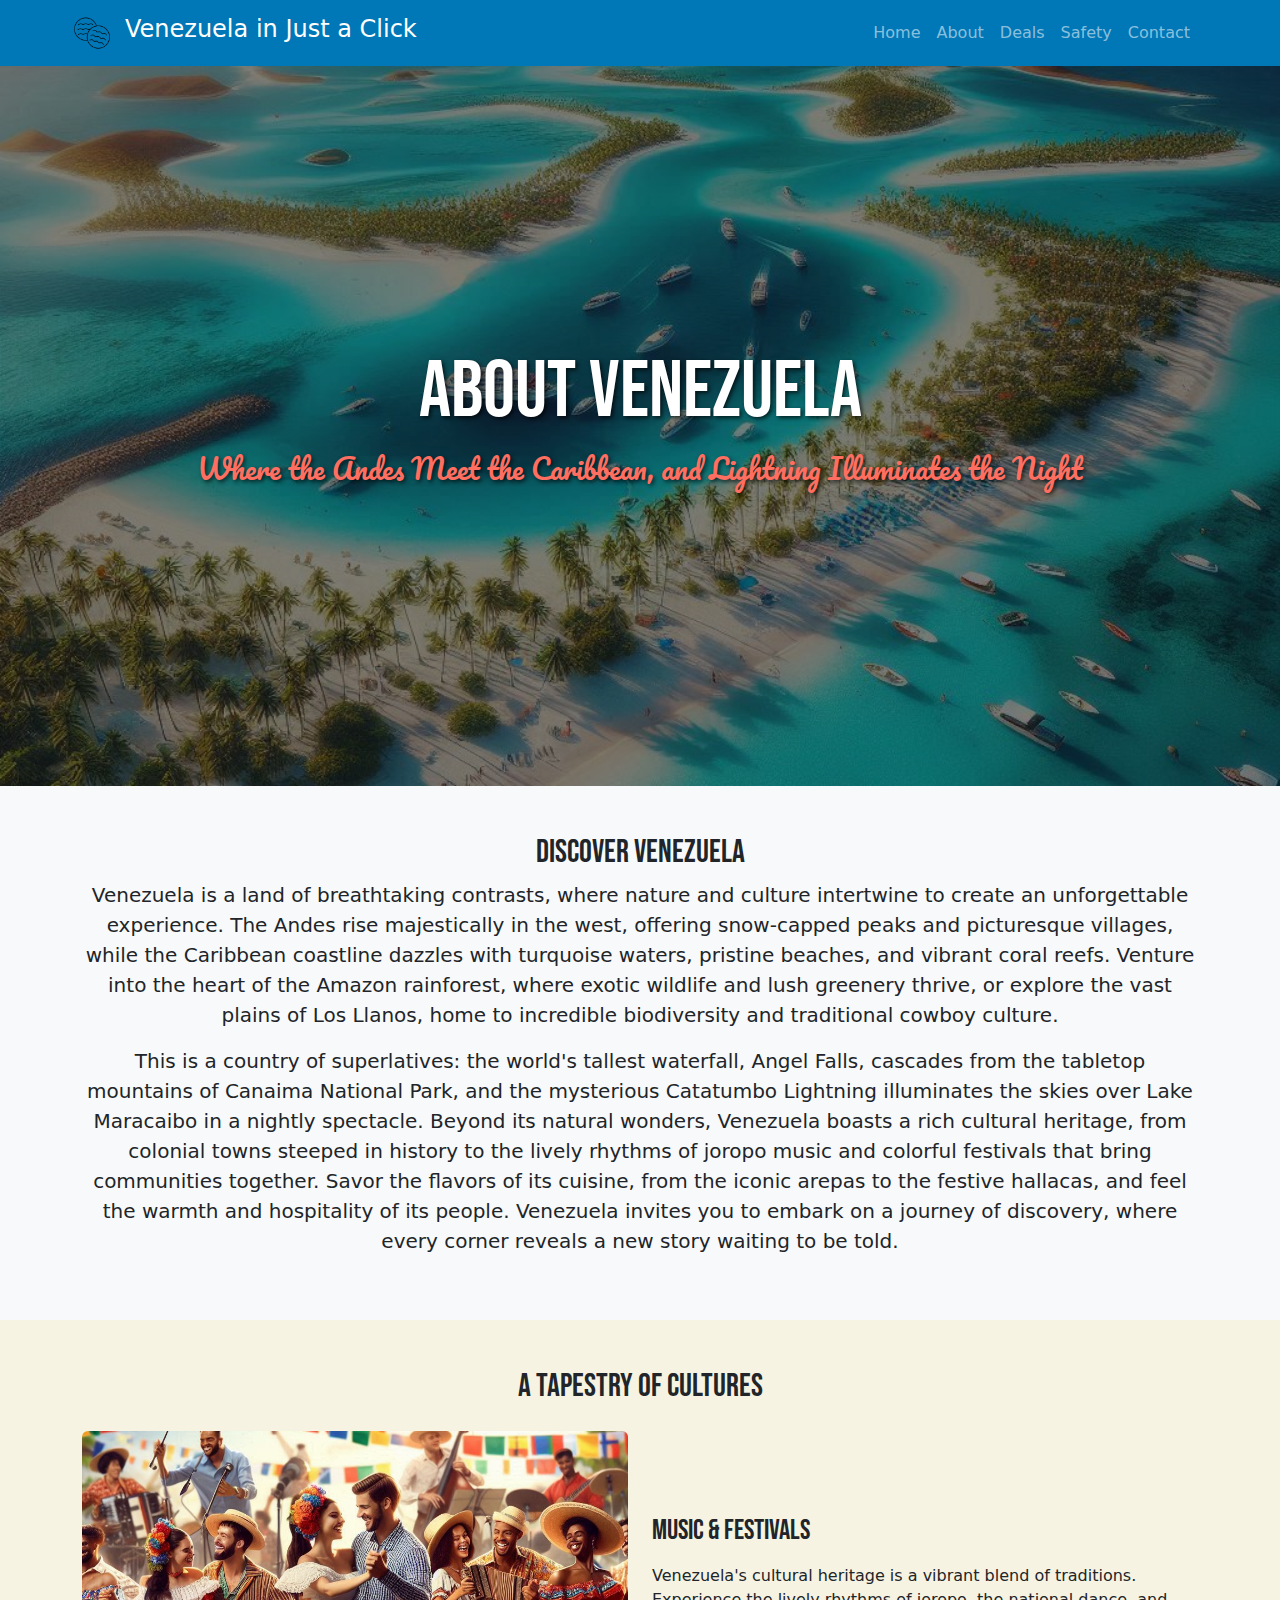
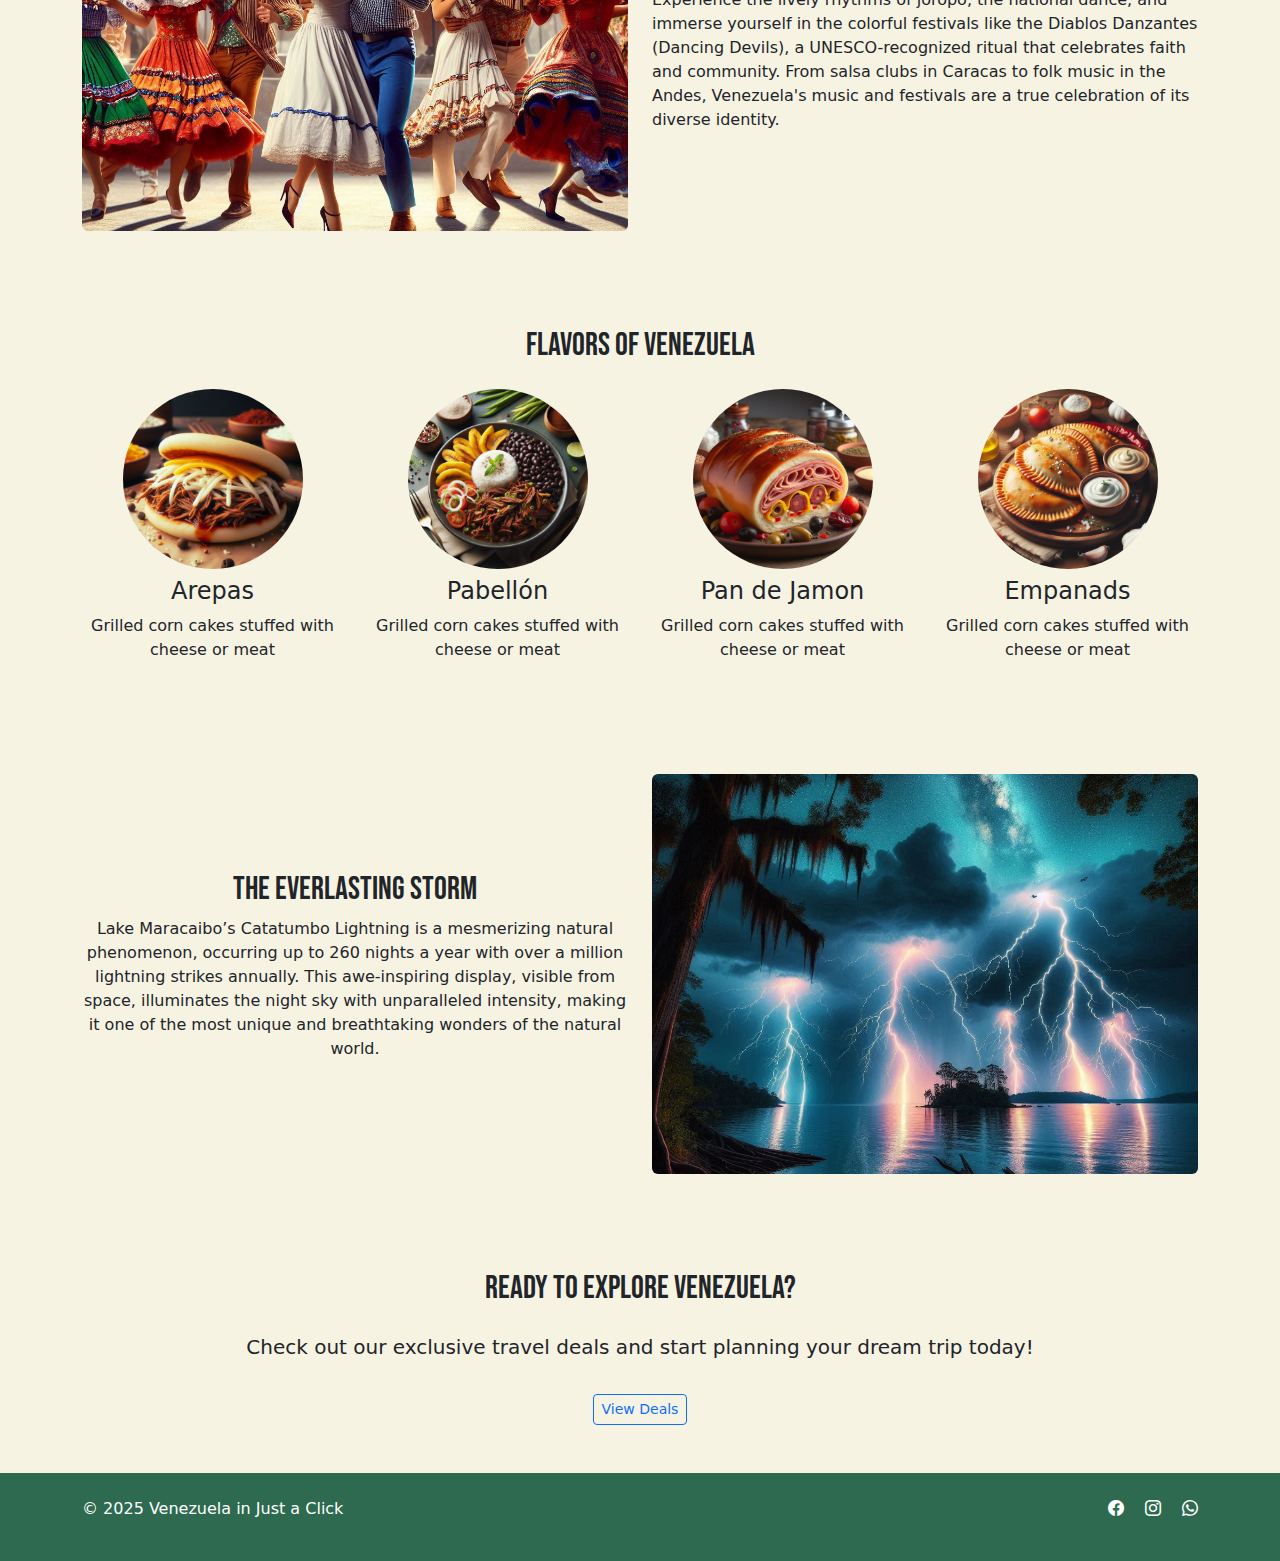
==== about.html @ b61ac40c "Add safety.html" ====
<!DOCTYPE html>
<html lang="en">
<head>
    <meta charset="UTF-8">
    <meta name="viewport" content="width=device-width, initial-scale=1.0">
    <title>Venezuela in Just a Click</title>
    <link rel="stylesheet" href="assets/css/styles.css">
    
    <!-- Bootstrap -->
    <link href="https://cdn.jsdelivr.net/npm/bootstrap@5.3.3/dist/css/bootstrap.min.css" rel="stylesheet">
    
    <!-- Google Fonts -->
    <link href="https://fonts.googleapis.com/css2?family=Bebas+Neue&family=Open+Sans:wght@400;700&family=Pacifico&display=swap" rel="stylesheet">
    
    <!-- Bootstrap Icons -->
    <link rel="stylesheet" href="https://cdn.jsdelivr.net/npm/bootstrap-icons/font/bootstrap-icons.css">

    <!-- Favicons -->
    <link rel="icon" type="image/png" sizes="32x32" href="assets/images/favicon-32x32.png">
    <link rel="icon" type="image/png" sizes="16x16" href="assets/images/favicon-16x16.png">
    <link rel="apple-touch-icon" sizes="180x180" href="assets/images/apple-touch-icon.png">
    <link rel="manifest" href="assets/images/site.webmanifest">

</head>
<body>
    <!-- Navbar -->
    <nav class="navbar navbar-expand-lg navbar-dark">
        <div class="container">
            <a class="navbar-brand" href="#">
                <img src="assets/images/arepa.png" alt="Venezuela Logo" width="40">
                <span class="h4 ms-2">Venezuela in Just a Click</span>
            </a>
            <button class="navbar-toggler" type="button" data-bs-toggle="collapse" data-bs-target="#navbarNav">
                <span class="navbar-toggler-icon"></span>
            </button>
            <div class="collapse navbar-collapse" id="navbarNav">
                <ul class="navbar-nav ms-auto">
                    <li class="nav-item"><a class="nav-link" href="index.html">Home</a></li>
                    <li class="nav-item"><a class="nav-link" href="about.html">About</a></li>
                    <li class="nav-item"><a class="nav-link" href="deals.html">Deals</a></li>
                    <li class="nav-item"><a class="nav-link" href="safety.html">Safety</a></li>
                    <li class="nav-item"><a class="nav-link" href="contact.html">Contact</a></li>
                </ul>
            </div>
        </div>
    </nav>

    <!-- Hero Section -->
    <header class="hero-section">
        <div class="container text-center">
            <h1 class="display-1">About Venezuela</h1>
            <p class="lead fs-3"><span class="tropical-accent">Where the Andes Meet the Caribbean, and Lightning Illuminates the Night</span></p>
        </div>
    </header>
   
    <!-- Introduction to Venezuela -->
    <section class="py-5 bg-light">
        <div class="container">
            <h2 class="text-center">Discover Venezuela</h2>
            <p class="lead text-center">Venezuela is a land of breathtaking contrasts, where nature and culture intertwine to create an unforgettable experience. The Andes rise majestically in the west, offering snow-capped peaks and picturesque villages, while the Caribbean coastline dazzles with turquoise waters, pristine beaches, and vibrant coral reefs. Venture into the heart of the Amazon rainforest, where exotic wildlife and lush greenery thrive, or explore the vast plains of Los Llanos, home to incredible biodiversity and traditional cowboy culture.</p>
            <p class="lead text-center">This is a country of superlatives: the world's tallest waterfall, Angel Falls, cascades from the tabletop mountains of Canaima National Park, and the mysterious Catatumbo Lightning illuminates the skies over Lake Maracaibo in a nightly spectacle. Beyond its natural wonders, Venezuela boasts a rich cultural heritage, from colonial towns steeped in history to the lively rhythms of joropo music and colorful festivals that bring communities together. Savor the flavors of its cuisine, from the iconic arepas to the festive hallacas, and feel the warmth and hospitality of its people. Venezuela invites you to embark on a journey of discovery, where every corner reveals a new story waiting to be told.</p>
        </div>
    </section>
    <main>
        <!-- Culture & Traditions -->
        <section class="py-5 bg-sandy-beige">
            <div class="container">
                <h2 class="text-center mb-4">A Tapestry of Cultures</h2>
                <div class="row g-4 align-items-center">
                    <div class="col-md-6">
                        <img src="assets/images/culture-2-joropo.jpg" alt="Traditional Joropo Dance" class="img-fluid rounded" style="max-height: 400px; width: 100%; object-fit: cover;">
                    </div>
                    <div class="col-md-6 d-flex flex-column">
                        <h3 class="mb-3">Music & Festivals</h3>
                        <p>Venezuela's cultural heritage is a vibrant blend of traditions. Experience the lively rhythms of joropo, the national dance, and immerse yourself in the colorful festivals like the Diablos Danzantes (Dancing Devils), a UNESCO-recognized ritual that celebrates faith and community. From salsa clubs in Caracas to folk music in the Andes, Venezuela's music and festivals are a true celebration of its diverse identity.</p>
                    </div>
                </div>
            </div>
        </section>
        
        <!-- Gastronomy Section -->
        <section class="py-5 bg-sandy-beige">
            <div class="container">
                <h2 class="text-center mb-4">Flavors of Venezuela</h2>
                <div class="row g-4">
                    <div class="col-md-3 text-center">
                        <img src="assets/images/food-1-arepas.jpg" alt="Arepa" class="img-fluid rounded-circle mb-2" width="180">
                        <h4>Arepas</h4>
                        <p>Grilled corn cakes stuffed with cheese or meat</p>
                    </div>
                    <div class="col-md-3 text-center">
                        <img src="assets/images/food-2-pabellon.jpg" alt="Arepa" class="img-fluid rounded-circle mb-2" width="180">
                        <h4>Pabellón</h4>
                        <p>Grilled corn cakes stuffed with cheese or meat</p>
                    </div>
                    <div class="col-md-3 text-center">
                        <img src="assets/images/food-3-pan-de-jamon.jpg" alt="Arepa" class="img-fluid rounded-circle mb-2" width="180">
                        <h4>Pan de Jamon</h4>
                        <p>Grilled corn cakes stuffed with cheese or meat</p>
                    </div>
                    <div class="col-md-3 text-center">
                        <img src="assets/images/food-4-empanads.jpg" alt="Arepa" class="img-fluid rounded-circle mb-2" width="180">
                        <h4>Empanads</h4>
                        <p>Grilled corn cakes stuffed with cheese or meat</p>
                    </div>
                </div>
            </div>
        </section>
        
        <!-- Catatumbo Lightning -->
        <section class="py-5 bg-sandy-beige">
            <div class="container">
                <div class="row g-4 align-items-center">
                    <div class="col-md-6">
                        <div class="text-center">
                            <h2>The Everlasting Storm</h2>
                            <p>Lake Maracaibo’s Catatumbo Lightning is a mesmerizing natural phenomenon, occurring up to 260 nights a year with over a million lightning strikes annually. This awe-inspiring display, visible from space, illuminates the night sky with unparalleled intensity, making it one of the most unique and breathtaking wonders of the natural world.</p>
                        </div>
                    </div>
                    <div class="col-md-6">
                        <img src="assets/images/Catatumbo.jpg" alt="Catatumbo Lightning" class="img-fluid rounded" style="max-height: 400px; width: 100%; object-fit: cover;">
                    </div>
                </div>
            </div>
        </section>
        <section class="py-5 text-center bg-sandy-beige">
            <div class="container">
            <h2 class="mb-4">Ready to Explore Venezuela?</h2>
            <p class="lead mb-4">Check out our exclusive travel deals and start planning your dream trip today!</p>
            <a href="#deals" class="btn btn-outline-primary btn-sm mt-2">View Deals</a>
            </div>
        </section>
    </main>
   
    <!-- Footer -->
    <footer class="footer py-4">
        <div class="container">
            <div class="row">
                <div class="col-md-6">
                    <p>&copy; 2025 Venezuela in Just a Click</p>
                </div>
                <div class="col-md-6 text-end">
                    <div class="social-icons">
                        <a href="#" class="me-3"><i class="bi bi-facebook"></i></a>
                        <a href="#" class="me-3"><i class="bi bi-instagram"></i></a>
                        <a href="#"><i class="bi bi-whatsapp"></i></a>
                    </div>
                </div>
            </div>
        </div>
    </footer>

    <script src="https://cdn.jsdelivr.net/npm/bootstrap@5.3.3/dist/js/bootstrap.bundle.min.js"></script>
</body>
</html>
---- assets/css/styles.css ----
:root {
    --ocean-blue: #0077b6;
    --lush-green: #2d6a4f;
    --sunset-orange: #FF6B35;
    --sandy-beige: #F7F3E3;
    --coral: #FF6F61;
}

/* Override Bootstrap Colors */
.navbar {
    background-color: var(--ocean-blue) !important;
    
}

/* Adjust Navbar Brand Padding */
.navbar-brand {
    padding-left: 0; /* Remove extra padding on the left */
    margin-left: -10px; /* Move the logo and text further to the left */
    display: flex;
    align-items: center; /* Ensure the logo and text are vertically aligned */
}

.navbar-brand img {
    margin-right: 5px; /* Adjust spacing between the logo and the text */
}

.btn-tropical {
    background-color: var(--sunset-orange);
    color: white !important;
    padding: 12px 30px;
}

.btn-tropical:hover {
    background-color: #e65a2b;
}

/* General Typography */
body {
    font-family: 'Open Sans', sans-serif;
    background-color: var(--sandy-beige);
}

h1, h2, h3 {
    font-family: 'Bebas Neue', cursive;
}

.section-title {
    font-size: 2.5rem;
    color: #0077b6; /* Ocean Blue */
}

.tropical-accent {
    font-family: 'Pacifico', cursive;
    color: var(--coral) !important;
}

/* Hero Section */
.hero-section {
    background: linear-gradient(rgba(0, 0, 0, 0.5), rgba(0, 0, 0, 0.5)), url('../images/beach-4-los-roques.jpg');
    background-size: cover;
    background-position: center;
    height: 80vh;
    display: flex;
    justify-content: center;
    align-items: center;
    color: white;
    text-shadow: 2px 2px 4px rgba(0, 0, 0, 0.7);
}

/* Gastronomy Section */
.bg-sandy-beige {
    background-color: #f7f3e3;
}

.img-fluid {
    max-height: 300px;
    object-fit: cover;
}

/* Footer */
.footer {
    background-color: var(--lush-green);
    color: white;
}

.social-icons a {
    color: white !important;
    transition: 0.3s;
}

.social-icons a:hover {
    color: var(--coral) !important;
}

/* Card Styling */
.card {
    border: none;
    box-shadow: 0 4px 8px rgba(0, 0, 0, 0.1);
    transition: transform 0.3s ease, box-shadow 0.3s ease;
}

.card:hover {
    transform: scale(1.05);
    box-shadow: 0 6px 12px rgba(0, 0, 0, 0.2);
}

.card-title {
    font-size: 1.2rem;
    font-weight: bold;
}

.card-text {
    font-size: 0.95rem;
    color: #555;
}

.rating {
    color: #FFD700; /* Gold for stars */
    font-size: 1rem;
}

.price {
    font-size: 1.1rem;
    font-weight: bold;
    color: #007BFF; /* Bootstrap primary color */
}

.btn {
    font-size: 0.9rem;
    padding: 0.5rem 1rem;
}

@media (min-width: 768px) {
    .col-md-6 {
        flex: 1 0 auto !important; /* Allow the column to grow and shrink */
        width: 100%; /* Remove the fixed width */
    }
}

/* Responsive Adjustments */
@media (max-width: 768px) {
    
    .py-5 {
        padding-top: 2rem !important;
        padding-bottom: 2rem !important;
    }

    .card-title {
        font-size: 1rem;
    }

    .card-text {
        font-size: 0.9rem;
    }

    .btn {
        font-size: 0.85rem;
        padding: 0.5rem 1rem;
    }
}
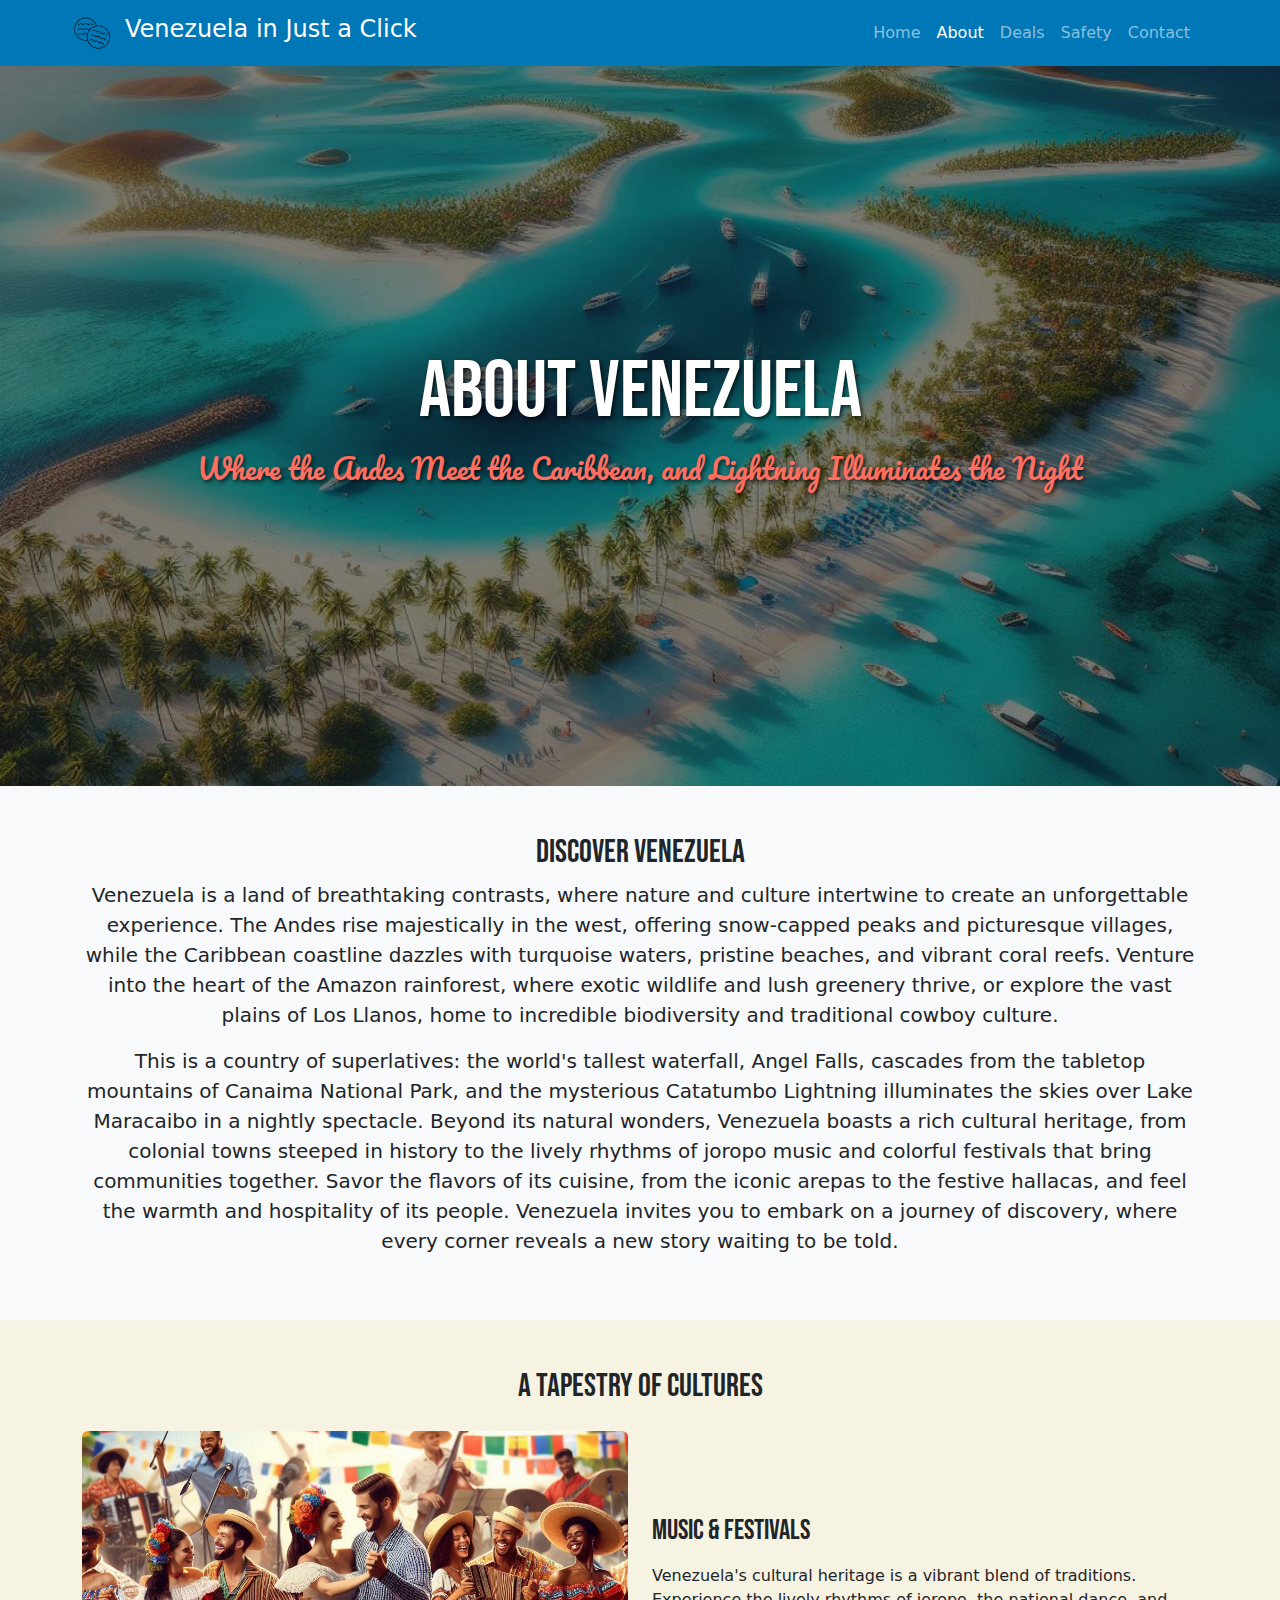
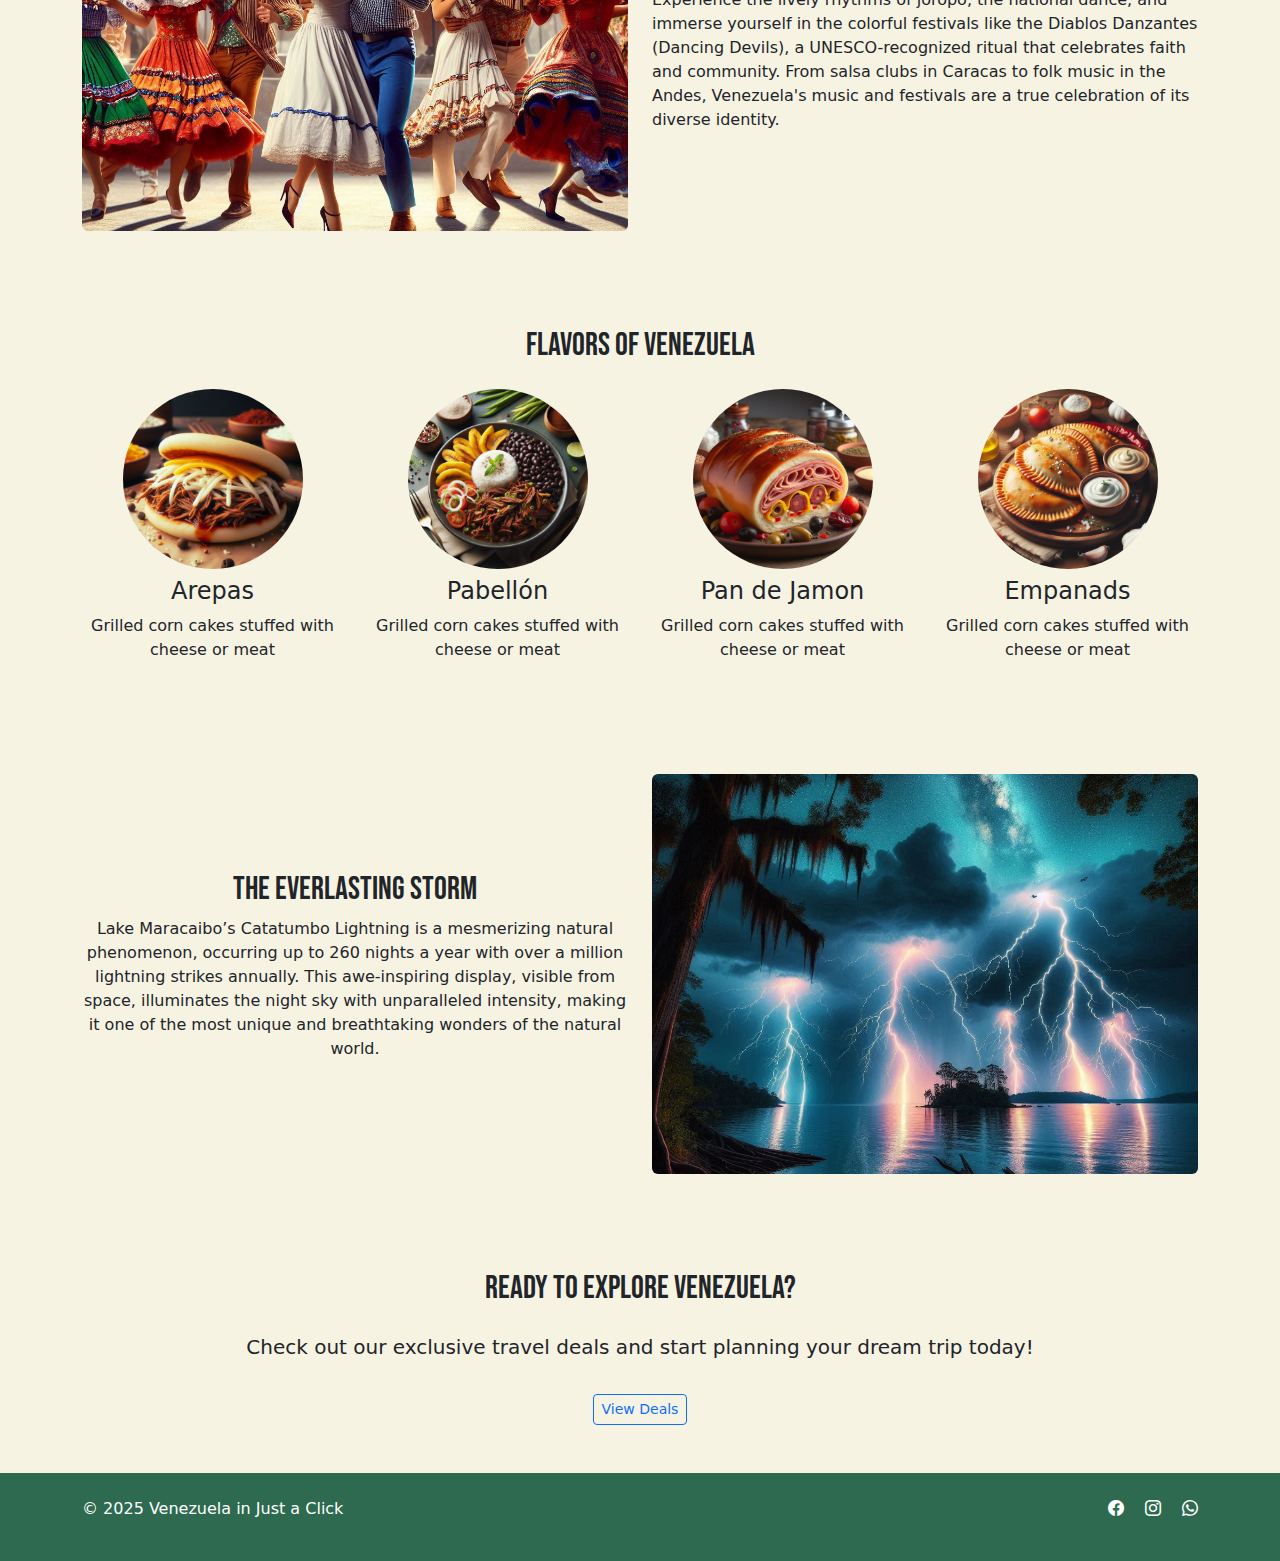
==== commit ea030ece: "Add links and safety.html descriptions" ====
--- a/about.html
+++ b/about.html
@@ -36,7 +36,7 @@
             <div class="collapse navbar-collapse" id="navbarNav">
                 <ul class="navbar-nav ms-auto">
                     <li class="nav-item"><a class="nav-link" href="index.html">Home</a></li>
-                    <li class="nav-item"><a class="nav-link" href="about.html">About</a></li>
+                    <li class="nav-item"><a class="nav-link active" href="about.html">About</a></li>
                     <li class="nav-item"><a class="nav-link" href="deals.html">Deals</a></li>
                     <li class="nav-item"><a class="nav-link" href="safety.html">Safety</a></li>
                     <li class="nav-item"><a class="nav-link" href="contact.html">Contact</a></li>
@@ -127,7 +127,7 @@
             <div class="container">
             <h2 class="mb-4">Ready to Explore Venezuela?</h2>
             <p class="lead mb-4">Check out our exclusive travel deals and start planning your dream trip today!</p>
-            <a href="#deals" class="btn btn-outline-primary btn-sm mt-2">View Deals</a>
+            <a href="deals.html" class="btn btn-outline-primary btn-sm mt-2">View Deals</a>
             </div>
         </section>
     </main>
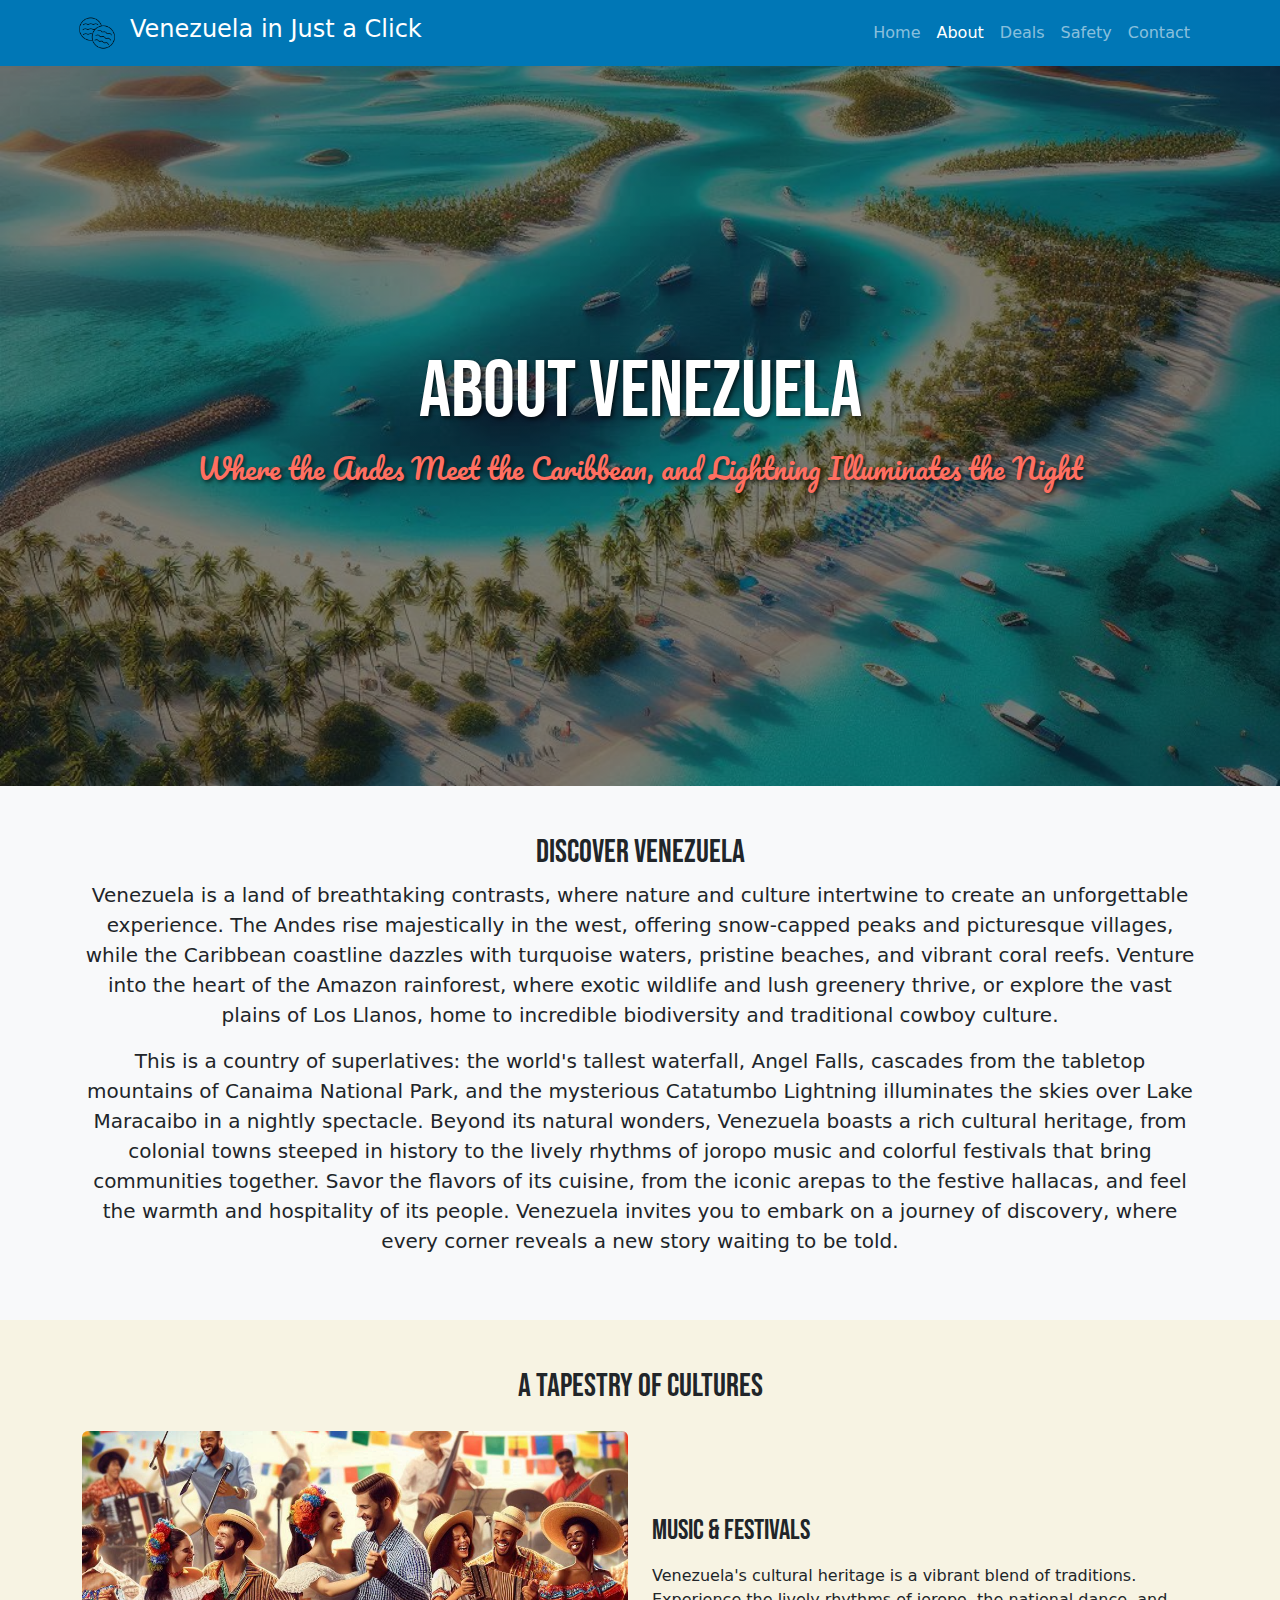
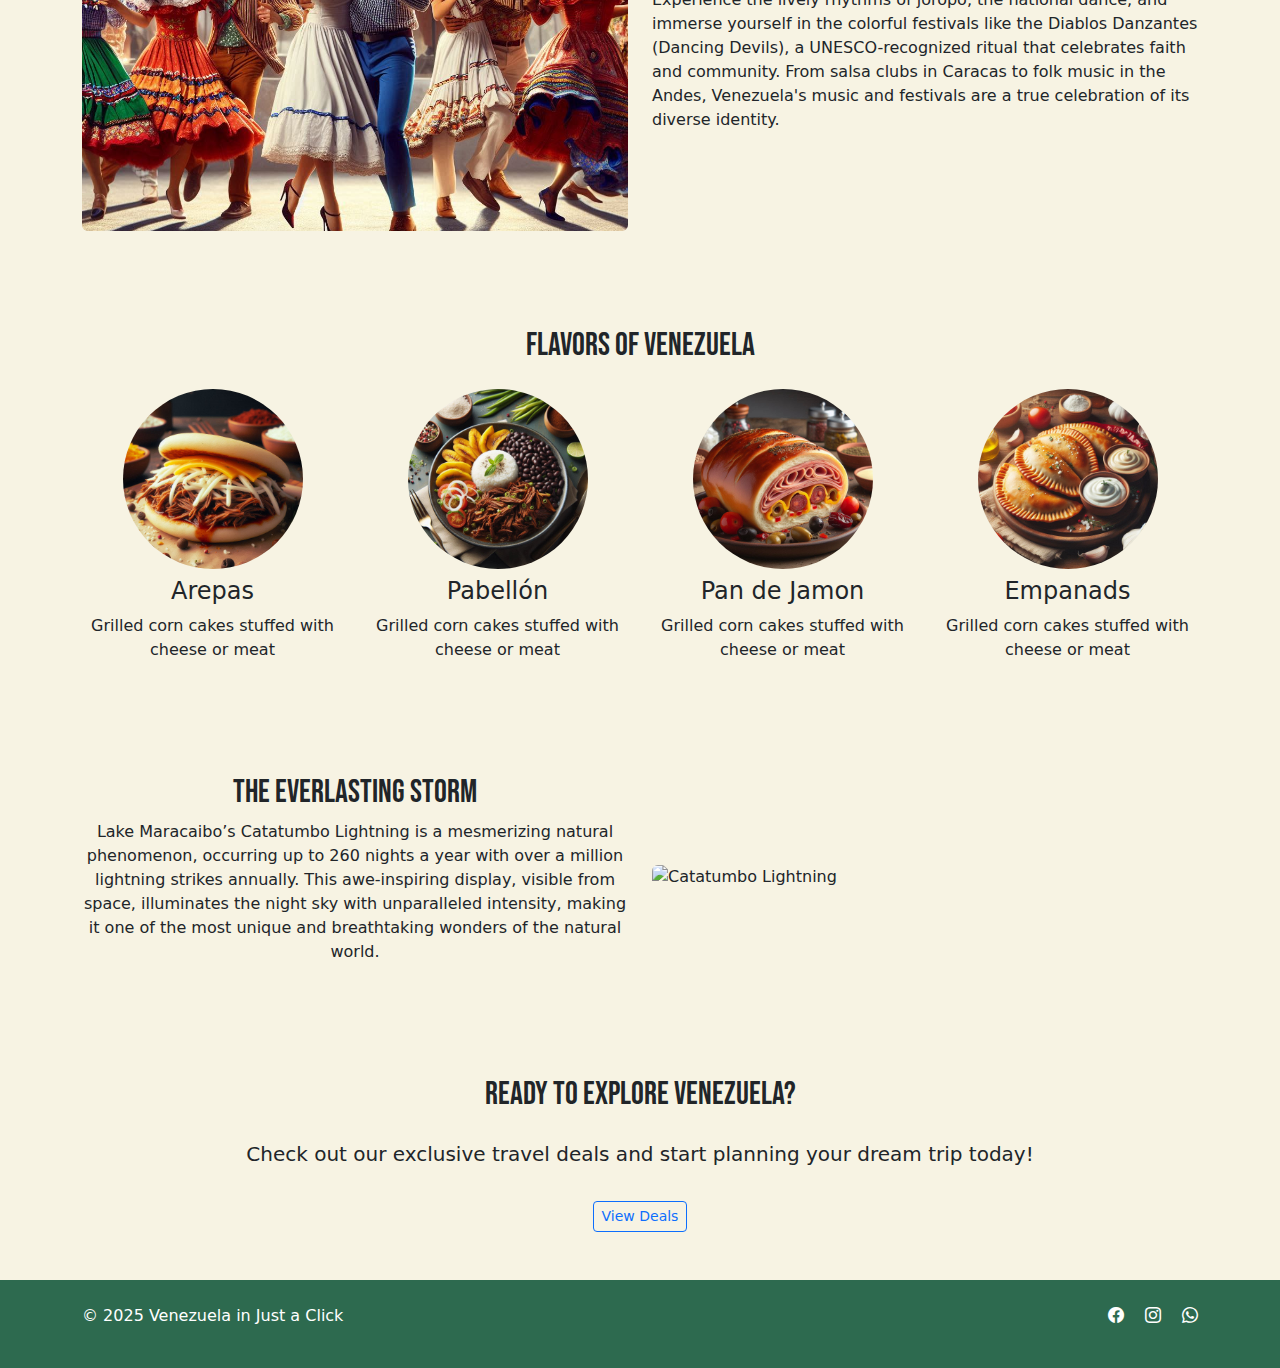
==== commit d00c2724: "Add new images name" ====
--- a/about.html
+++ b/about.html
@@ -118,7 +118,7 @@
                         </div>
                     </div>
                     <div class="col-md-6">
-                        <img src="assets/images/Catatumbo.jpg" alt="Catatumbo Lightning" class="img-fluid rounded" style="max-height: 400px; width: 100%; object-fit: cover;">
+                        <img src="assets/images/catatumbo.jpg" alt="Catatumbo Lightning" class="img-fluid rounded" style="max-height: 400px; width: 100%; object-fit: cover;">
                     </div>
                 </div>
             </div>
--- a/assets/css/styles.css
+++ b/assets/css/styles.css
@@ -15,7 +15,7 @@
 /* Adjust Navbar Brand Padding */
 .navbar-brand {
     padding-left: 0; /* Remove extra padding on the left */
-    margin-left: -10px; /* Move the logo and text further to the left */
+    margin-left: -5px; /* Move the logo and text further to the left */
     display: flex;
     align-items: center; /* Ensure the logo and text are vertically aligned */
 }
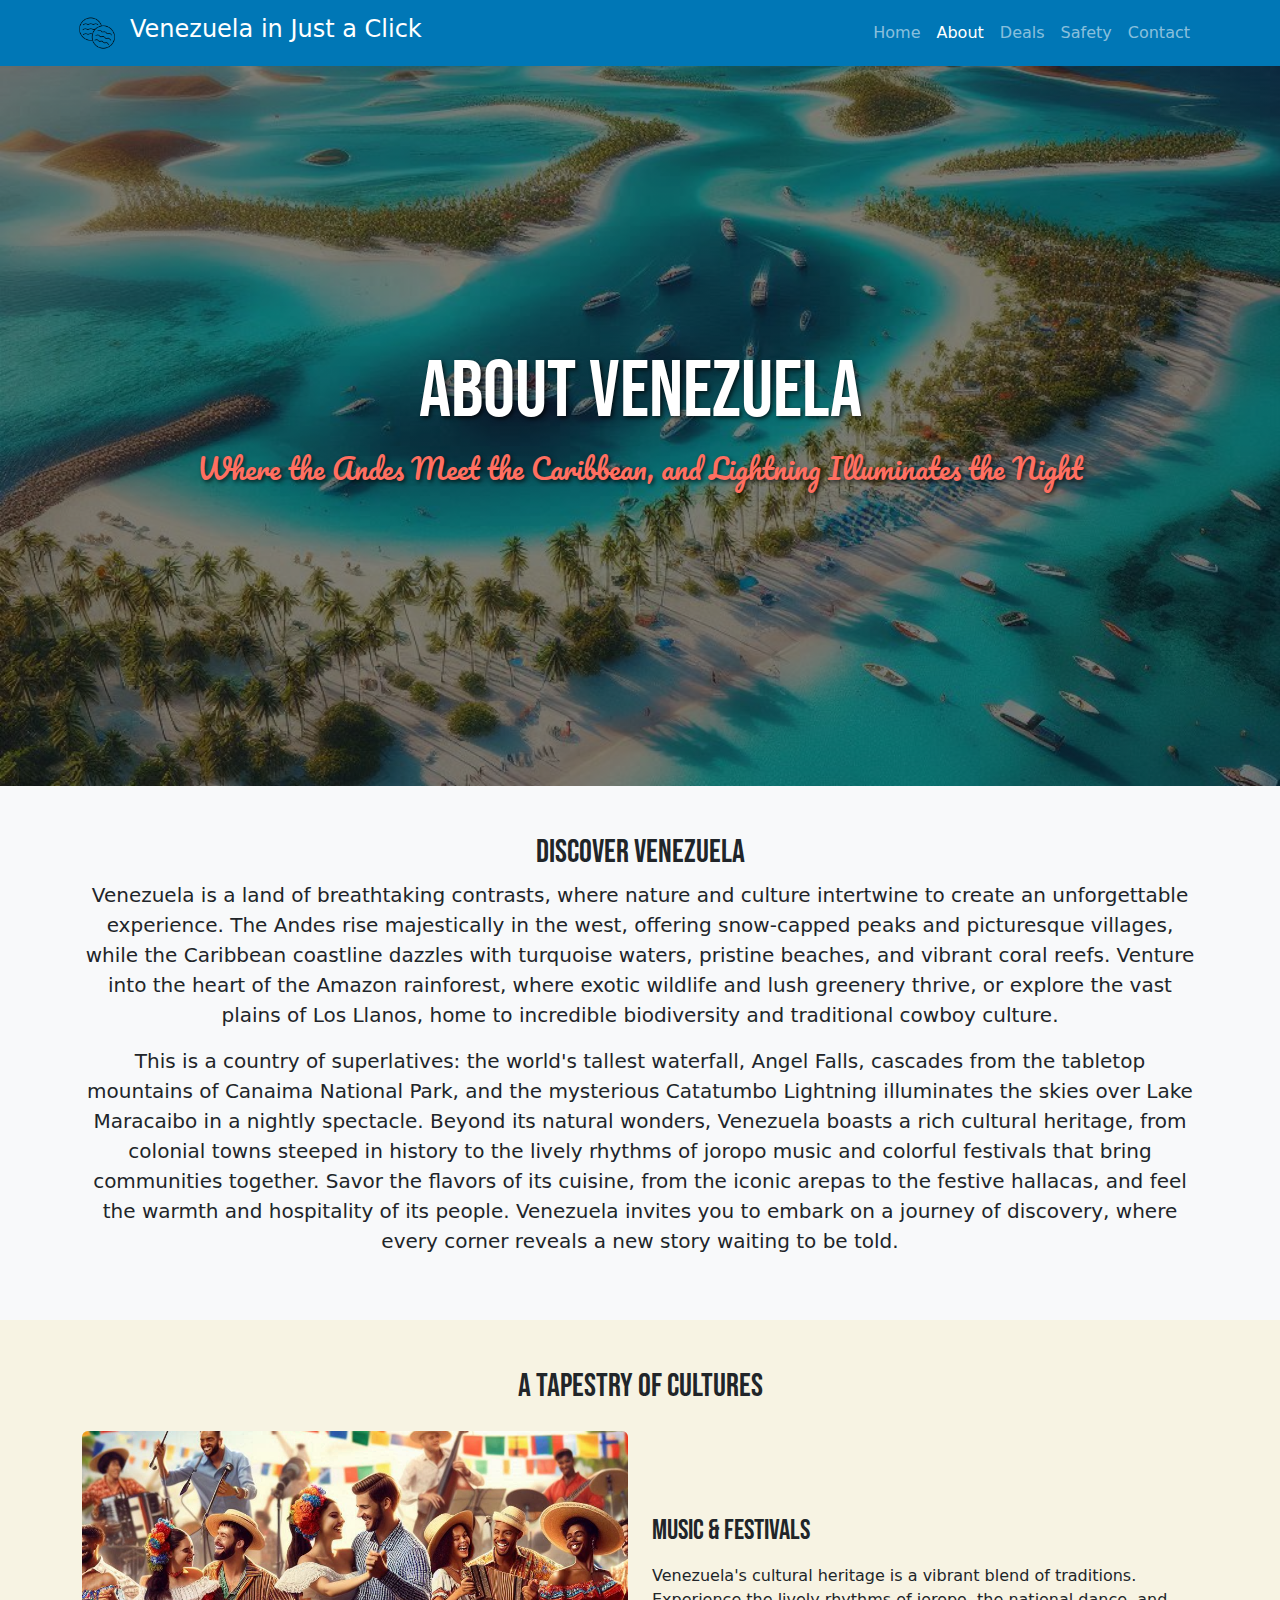
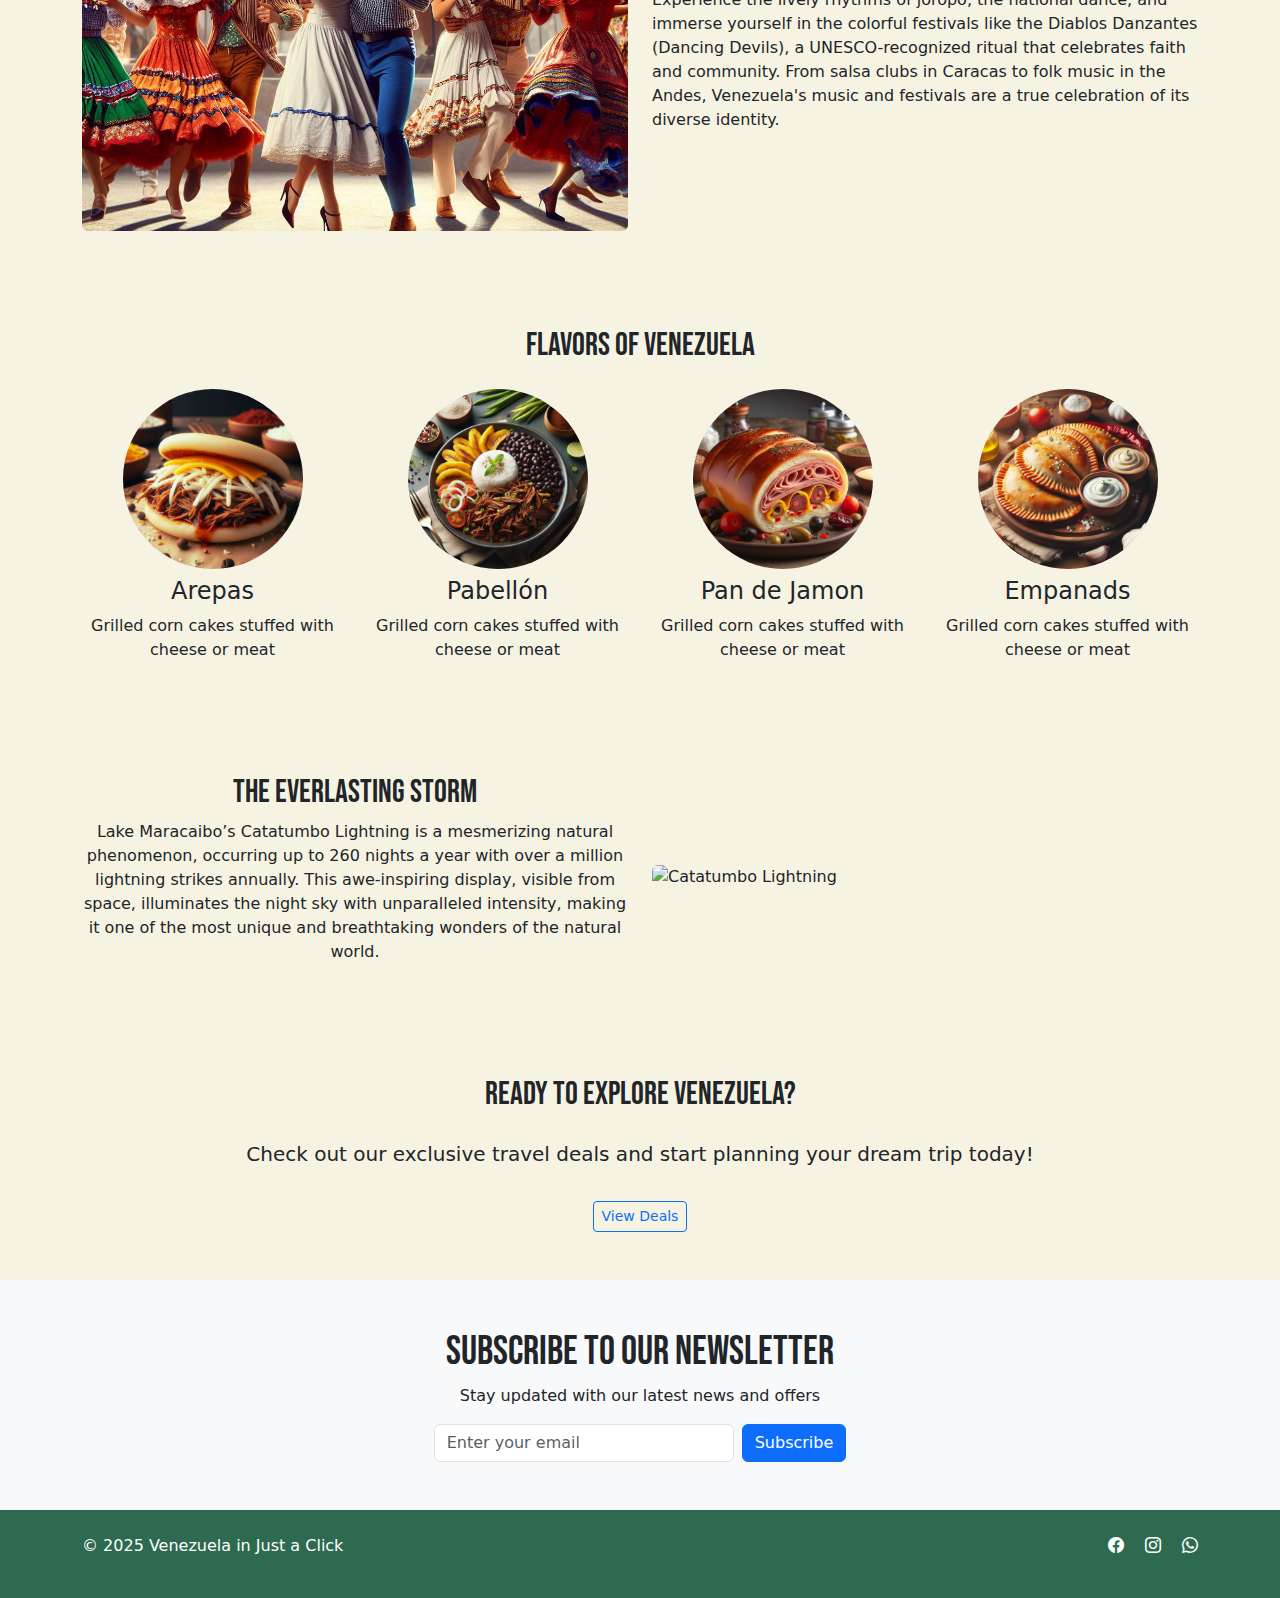
==== commit 6422c4de: "about.html change" ====
--- a/about.html
+++ b/about.html
@@ -131,6 +131,19 @@
             </div>
         </section>
     </main>
+
+    <!-- Newsletter -->
+
+    <section class="newsletter bg-light py-5">
+        <div class="container text-center">
+            <h2 class="display-6">Subscribe to Our Newsletter</h2>
+            <p>Stay updated with our latest news and offers</p>
+            <form class="d-flex justify-content-center mt-3">
+                <input type="email" class="form-control me-2" placeholder="Enter your email" aria-label="Email" style="width: 300px;">
+                <button class="btn btn-primary" type="submit">Subscribe</button>
+            </form>
+        </div>
+    </section>
    
     <!-- Footer -->
     <footer class="footer py-4">
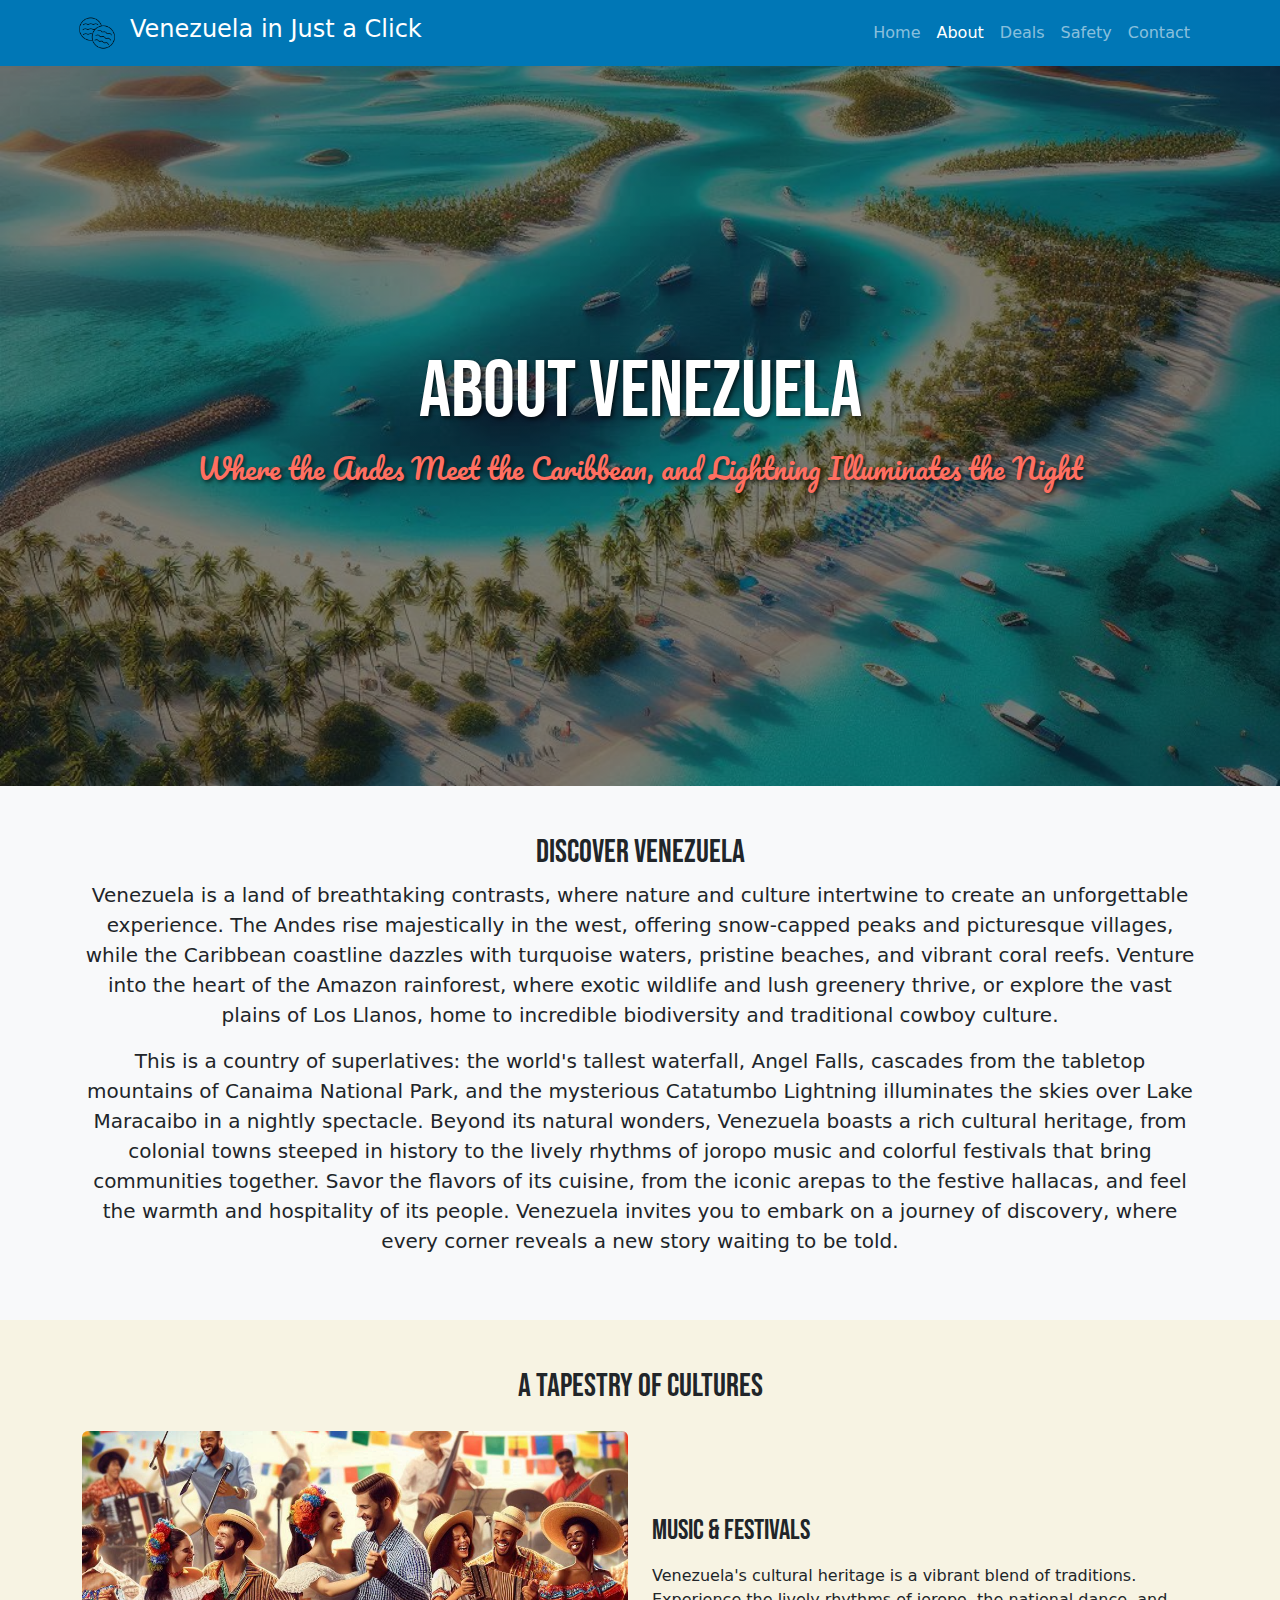
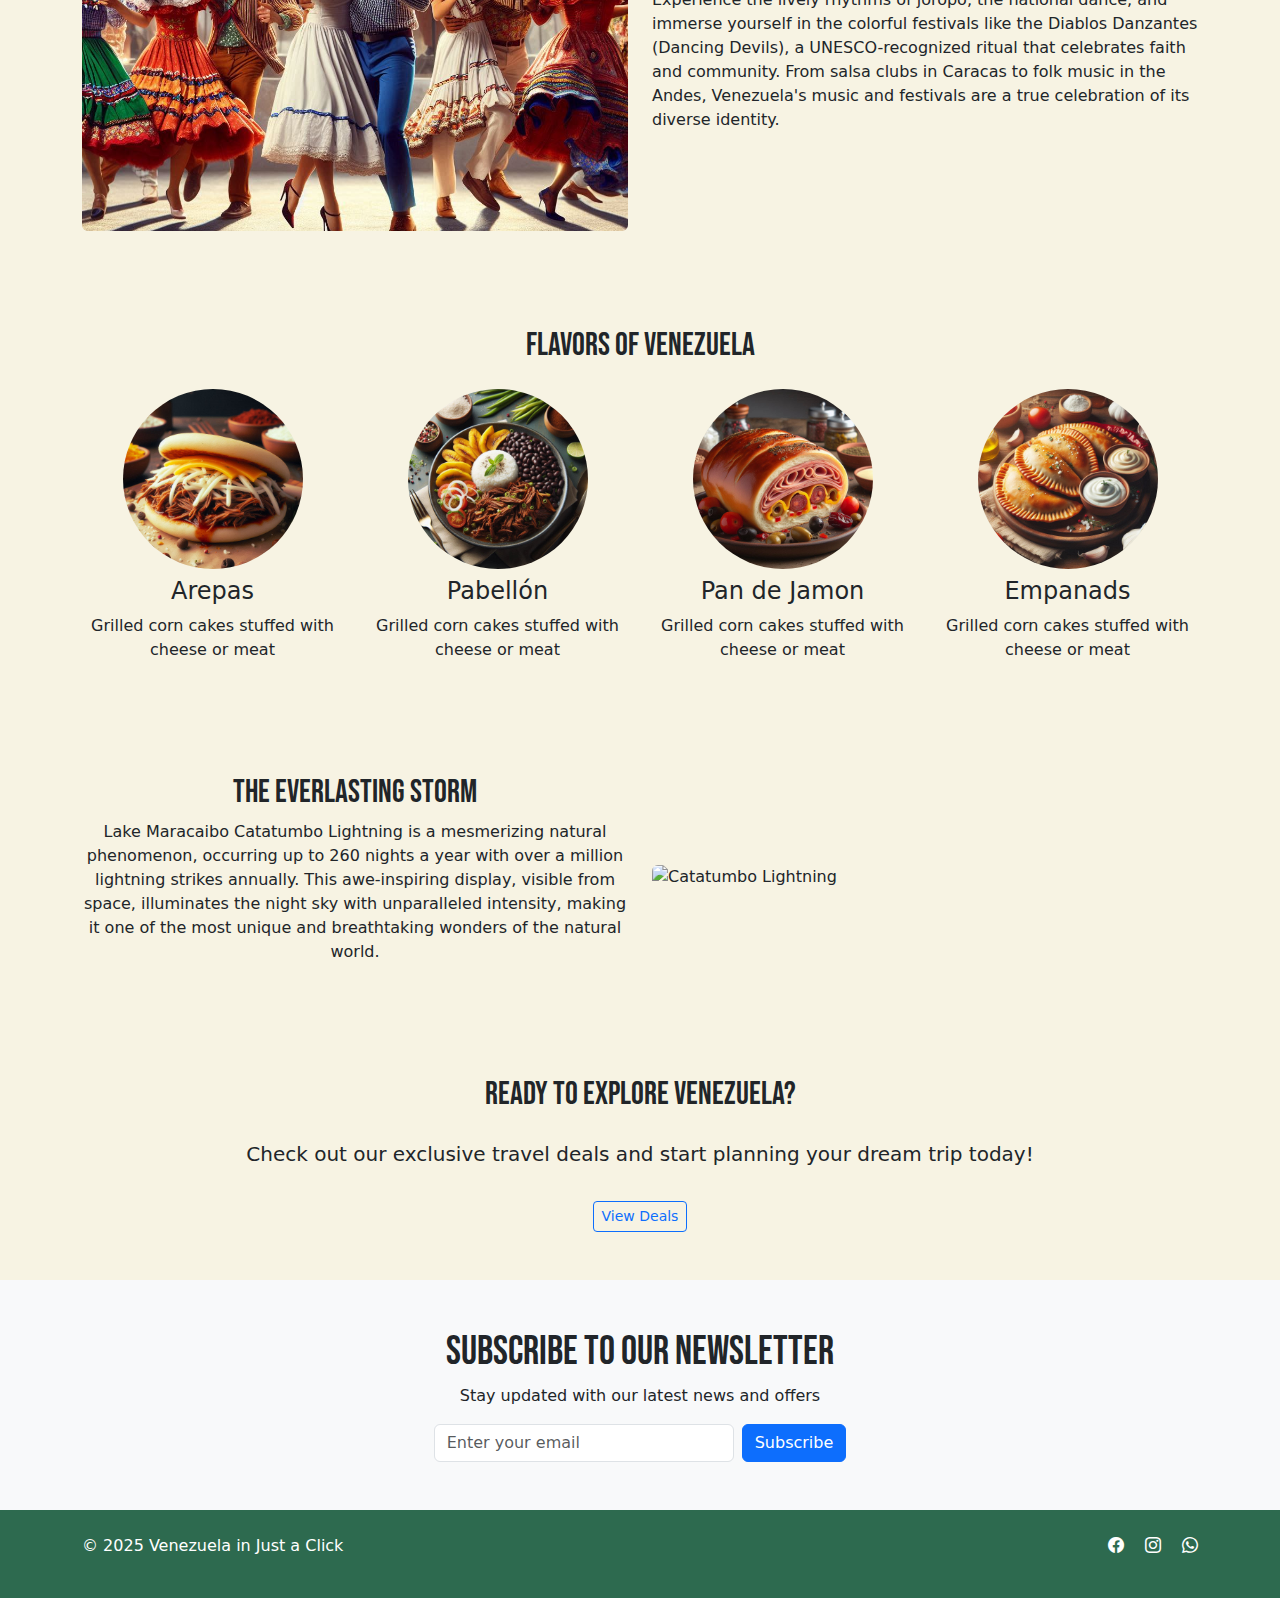
==== commit be3c83e1: "detallets" ====
--- a/about.html
+++ b/about.html
@@ -24,10 +24,10 @@
 </head>
 <body>
     <!-- Navbar -->
-    <nav class="navbar navbar-expand-lg navbar-dark">
+    <nav class="navbar navbar-expand-lg navbar-dark" role="navigation" aria-label="Main navigation">
         <div class="container">
             <a class="navbar-brand" href="#">
-                <img src="assets/images/arepa.png" alt="Venezuela Logo" width="40">
+                <img src="assets/images/arepa.png" alt="" width="40">
                 <span class="h4 ms-2">Venezuela in Just a Click</span>
             </a>
             <button class="navbar-toggler" type="button" data-bs-toggle="collapse" data-bs-target="#navbarNav">
@@ -46,7 +46,7 @@
     </nav>
 
     <!-- Hero Section -->
-    <header class="hero-section">
+    <header class="hero-section d-flex align-items-center" id="home" aria-label="Discover Venezuela with breathtaking landscapes and affordable travel packages.">
         <div class="container text-center">
             <h1 class="display-1">About Venezuela</h1>
             <p class="lead fs-3"><span class="tropical-accent">Where the Andes Meet the Caribbean, and Lightning Illuminates the Night</span></p>
@@ -84,7 +84,7 @@
                 <h2 class="text-center mb-4">Flavors of Venezuela</h2>
                 <div class="row g-4">
                     <div class="col-md-3 text-center">
-                        <img src="assets/images/food-1-arepas.jpg" alt="Arepa" class="img-fluid rounded-circle mb-2" width="180">
+                        <img src="assets/images/food-1-arepas.jpg" alt="Traditional Venezuelan Arepa stuffed with cheese or meat" class="img-fluid rounded-circle mb-2" width="180">
                         <h4>Arepas</h4>
                         <p>Grilled corn cakes stuffed with cheese or meat</p>
                     </div>
@@ -114,11 +114,11 @@
                     <div class="col-md-6">
                         <div class="text-center">
                             <h2>The Everlasting Storm</h2>
-                            <p>Lake Maracaibo’s Catatumbo Lightning is a mesmerizing natural phenomenon, occurring up to 260 nights a year with over a million lightning strikes annually. This awe-inspiring display, visible from space, illuminates the night sky with unparalleled intensity, making it one of the most unique and breathtaking wonders of the natural world.</p>
+                            <p>Lake Maracaibo Catatumbo Lightning is a mesmerizing natural phenomenon, occurring up to 260 nights a year with over a million lightning strikes annually. This awe-inspiring display, visible from space, illuminates the night sky with unparalleled intensity, making it one of the most unique and breathtaking wonders of the natural world.</p>
                         </div>
                     </div>
                     <div class="col-md-6">
-                        <img src="assets/images/catatumbo.jpg" alt="Catatumbo Lightning" class="img-fluid rounded" style="max-height: 400px; width: 100%; object-fit: cover;">
+                        <img src="assets/images/catatumbo.jpg" alt="Catatumbo Lightning" class="img-fluid rounded">
                     </div>
                 </div>
             </div>
@@ -139,7 +139,7 @@
             <h2 class="display-6">Subscribe to Our Newsletter</h2>
             <p>Stay updated with our latest news and offers</p>
             <form class="d-flex justify-content-center mt-3">
-                <input type="email" class="form-control me-2" placeholder="Enter your email" aria-label="Email" style="width: 300px;">
+                <input type="email" class="form-control me-2" placeholder="Enter your email" required aria-label="Email address" style="width: 300px;">
                 <button class="btn btn-primary" type="submit">Subscribe</button>
             </form>
         </div>
@@ -154,9 +154,10 @@
                 </div>
                 <div class="col-md-6 text-end">
                     <div class="social-icons">
-                        <a href="#" class="me-3"><i class="bi bi-facebook"></i></a>
+                        <a href="https://facebook.com" target="_blank" class="me-3" aria-label="Visit our Facebook page">
+                            <i class="bi bi-facebook"></i></a>
                         <a href="#" class="me-3"><i class="bi bi-instagram"></i></a>
-                        <a href="#"><i class="bi bi-whatsapp"></i></a>
+                        <a href="#"><i class="bi bi-whatsapp" target="_blank"></i></a>
                     </div>
                 </div>
             </div>
--- a/assets/css/styles.css
+++ b/assets/css/styles.css
@@ -130,6 +130,16 @@
     padding: 0.5rem 1rem;
 }
 
+.btn-outline-primary {
+    color: #0056b3; /* Darker blue for better contrast */
+    border-color: #0056b3;
+}
+
+.btn-outline-primary:hover {
+    background-color: #0056b3;
+    color: white;
+}
+
 @media (min-width: 768px) {
     .col-md-6 {
         flex: 1 0 auto !important; /* Allow the column to grow and shrink */
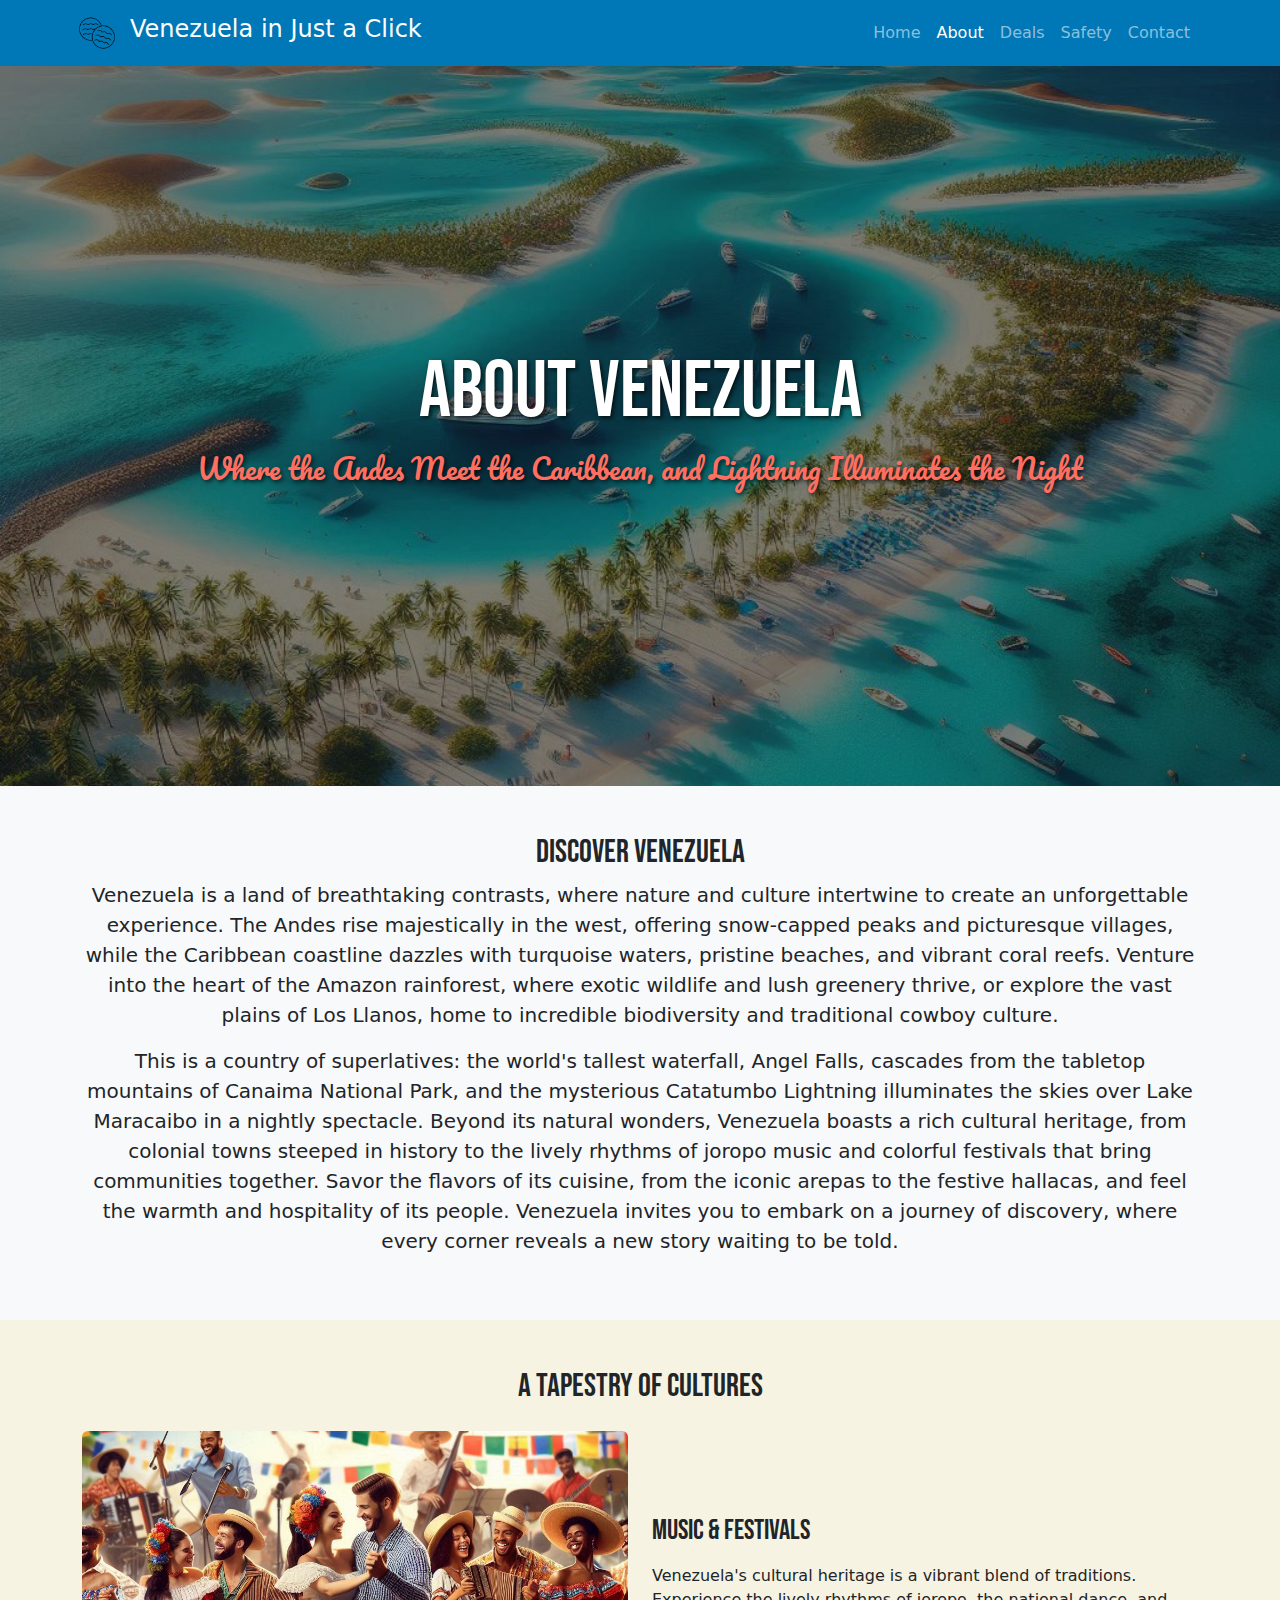
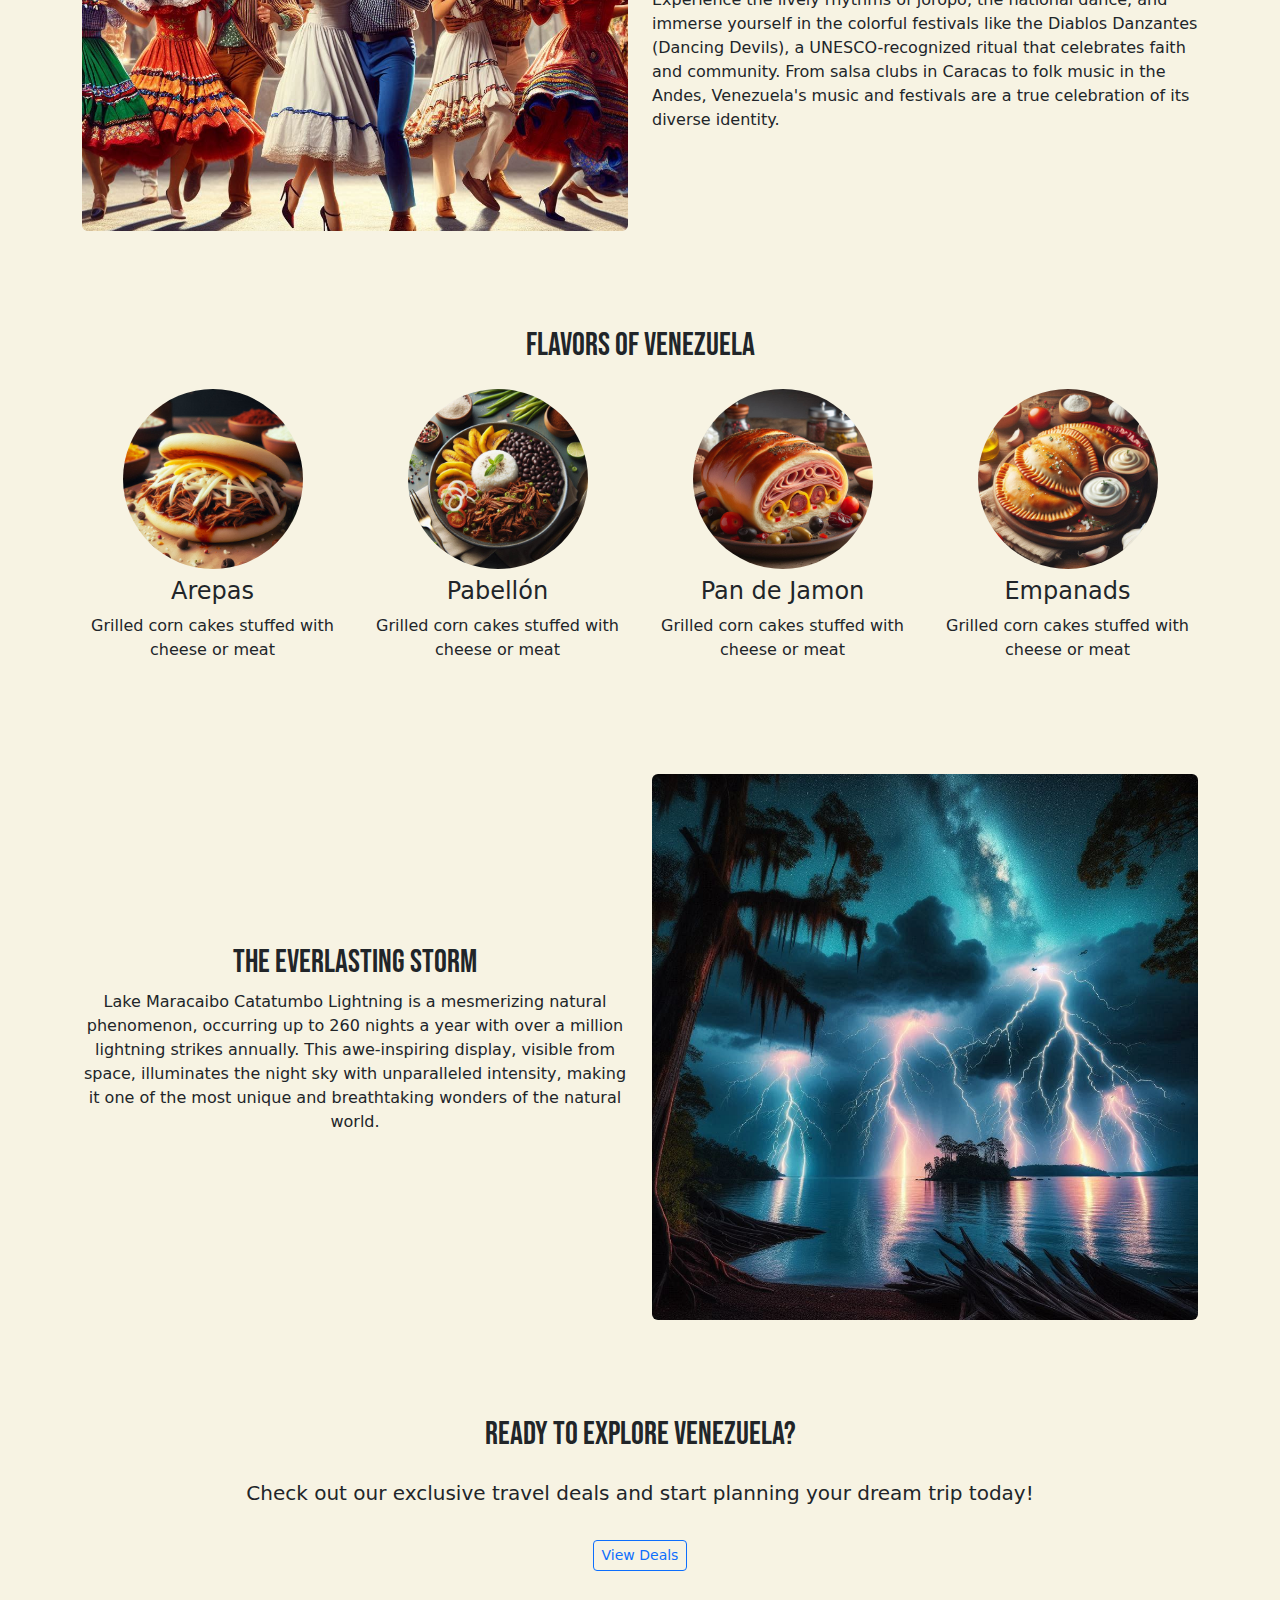
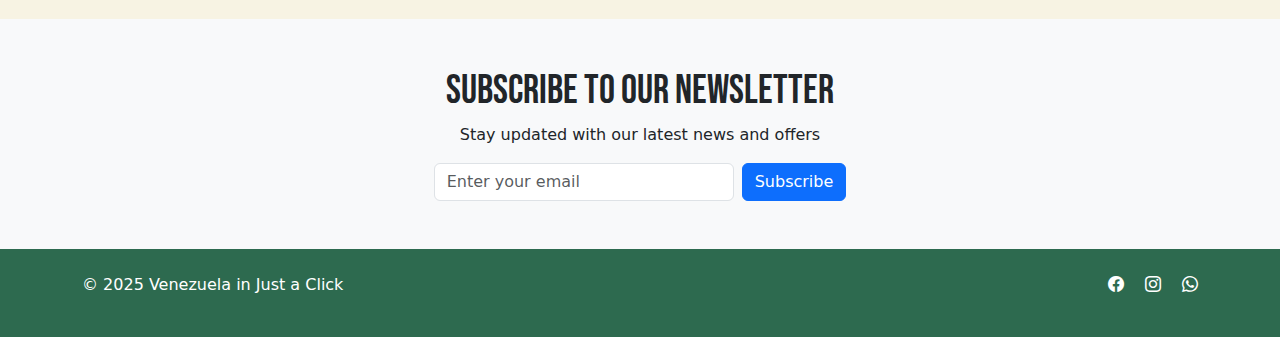
==== commit 701bf48e: "fixed bronken social links" ====
--- a/about.html
+++ b/about.html
@@ -16,10 +16,10 @@
     <link rel="stylesheet" href="https://cdn.jsdelivr.net/npm/bootstrap-icons/font/bootstrap-icons.css">
 
     <!-- Favicons -->
-    <link rel="icon" type="image/png" sizes="32x32" href="assets/images/favicon-32x32.png">
-    <link rel="icon" type="image/png" sizes="16x16" href="assets/images/favicon-16x16.png">
-    <link rel="apple-touch-icon" sizes="180x180" href="assets/images/apple-touch-icon.png">
-    <link rel="manifest" href="assets/images/site.webmanifest">
+    <link rel="apple-touch-icon" sizes="180x180" href="/apple-touch-icon.png">
+    <link rel="icon" type="image/png" sizes="32x32" href="/favicon-32x32.png">
+    <link rel="icon" type="image/png" sizes="16x16" href="/favicon-16x16.png">
+    <link rel="manifest" href="/site.webmanifest">
 
 </head>
 <body>
@@ -154,10 +154,9 @@
                 </div>
                 <div class="col-md-6 text-end">
                     <div class="social-icons">
-                        <a href="https://facebook.com" target="_blank" class="me-3" aria-label="Visit our Facebook page">
-                            <i class="bi bi-facebook"></i></a>
-                        <a href="#" class="me-3"><i class="bi bi-instagram"></i></a>
-                        <a href="#"><i class="bi bi-whatsapp" target="_blank"></i></a>
+                        <a href="https://facebook.com" target="_blank" class="me-3"><i class="bi bi-facebook"></i></a>
+                        <a href="https://instagram.com" target="_blank" class="me-3"><i class="bi bi-instagram"></i></a>
+                        <a href="https://wa.me/584123213103"><i class="bi bi-whatsapp"></i></a>
                     </div>
                 </div>
             </div>
--- a/assets/css/styles.css
+++ b/assets/css/styles.css
@@ -56,7 +56,7 @@
 
 /* Hero Section */
 .hero-section {
-    background: linear-gradient(rgba(0, 0, 0, 0.5), rgba(0, 0, 0, 0.5)), url('../images/beach-4-los-roques.jpg');
+    background: linear-gradient(rgba(0, 0, 0, 0.5), rgba(0, 0, 0, 0.5)), url('../images/beach-4-los-roques.jpg') no-repeat center center fixed;
     background-size: cover;
     background-position: center;
     height: 80vh;
@@ -73,7 +73,6 @@
 }
 
 .img-fluid {
-    max-height: 300px;
     object-fit: cover;
 }
 
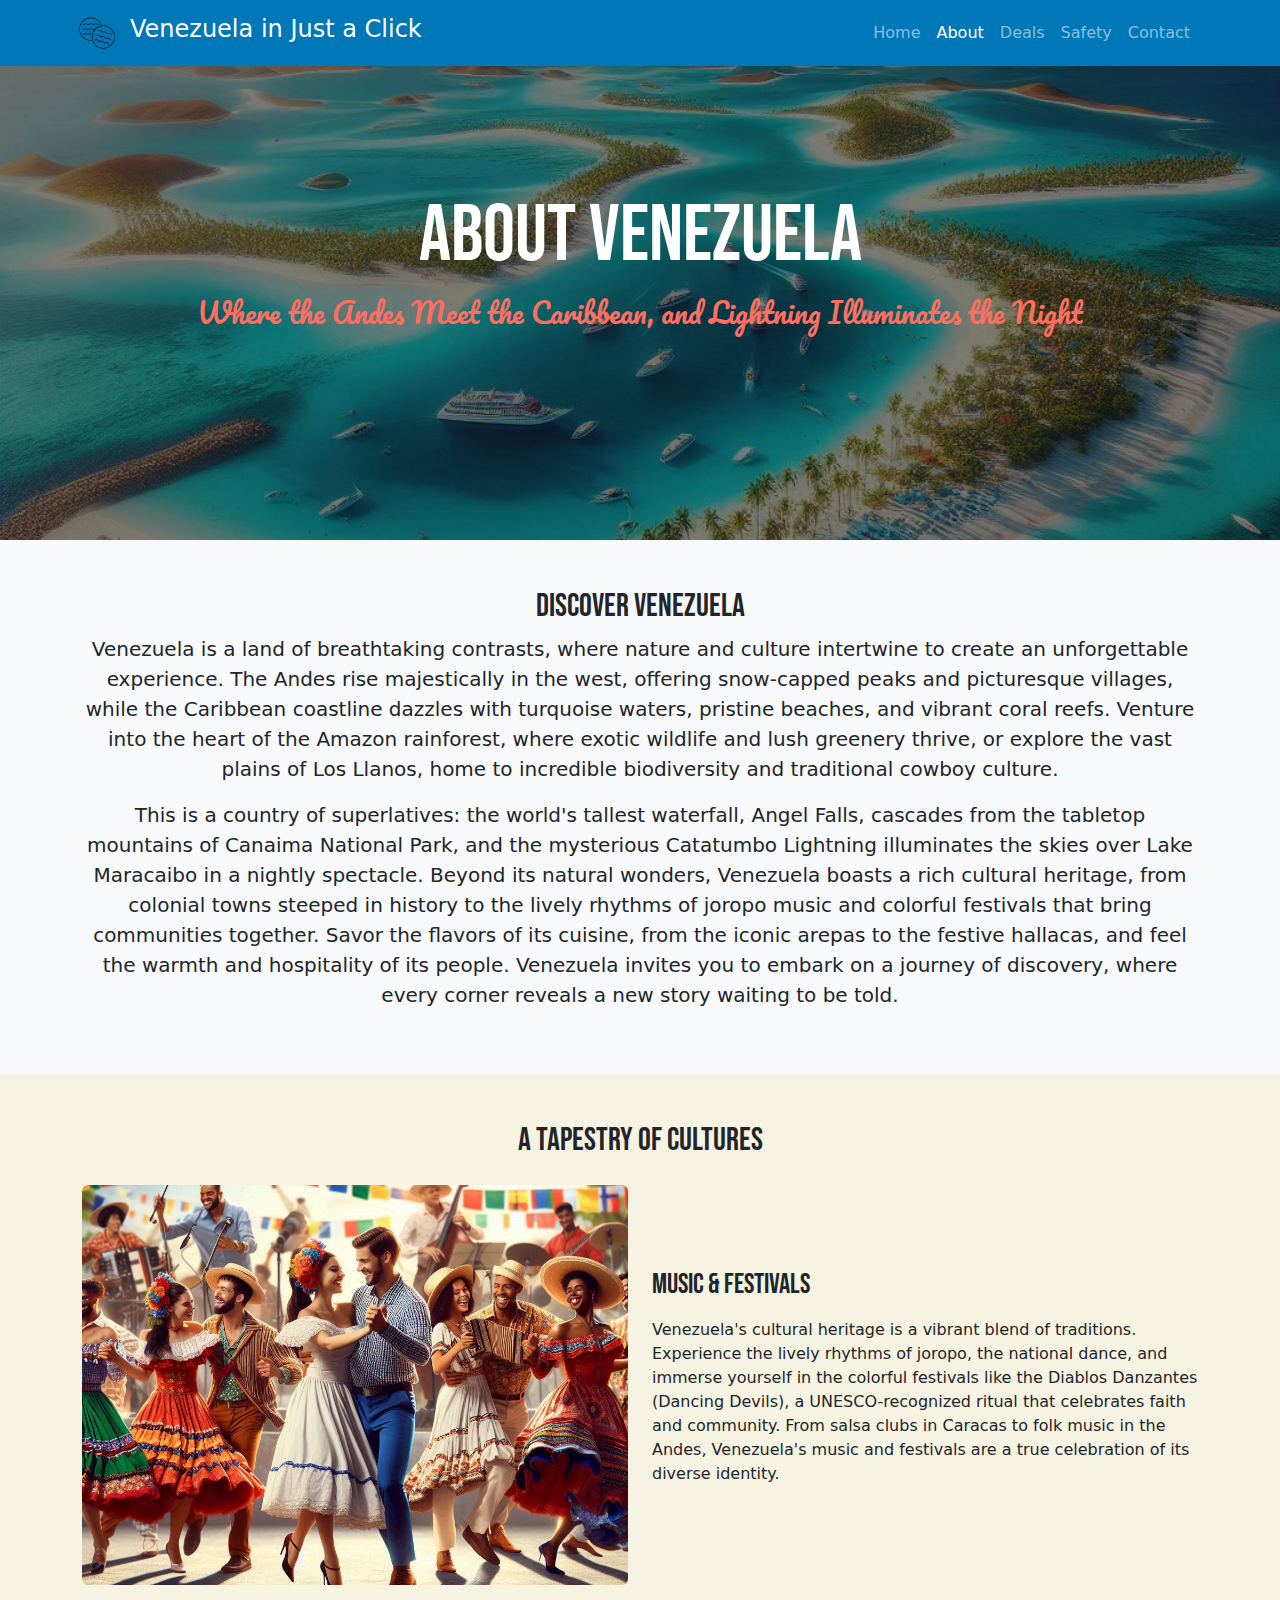
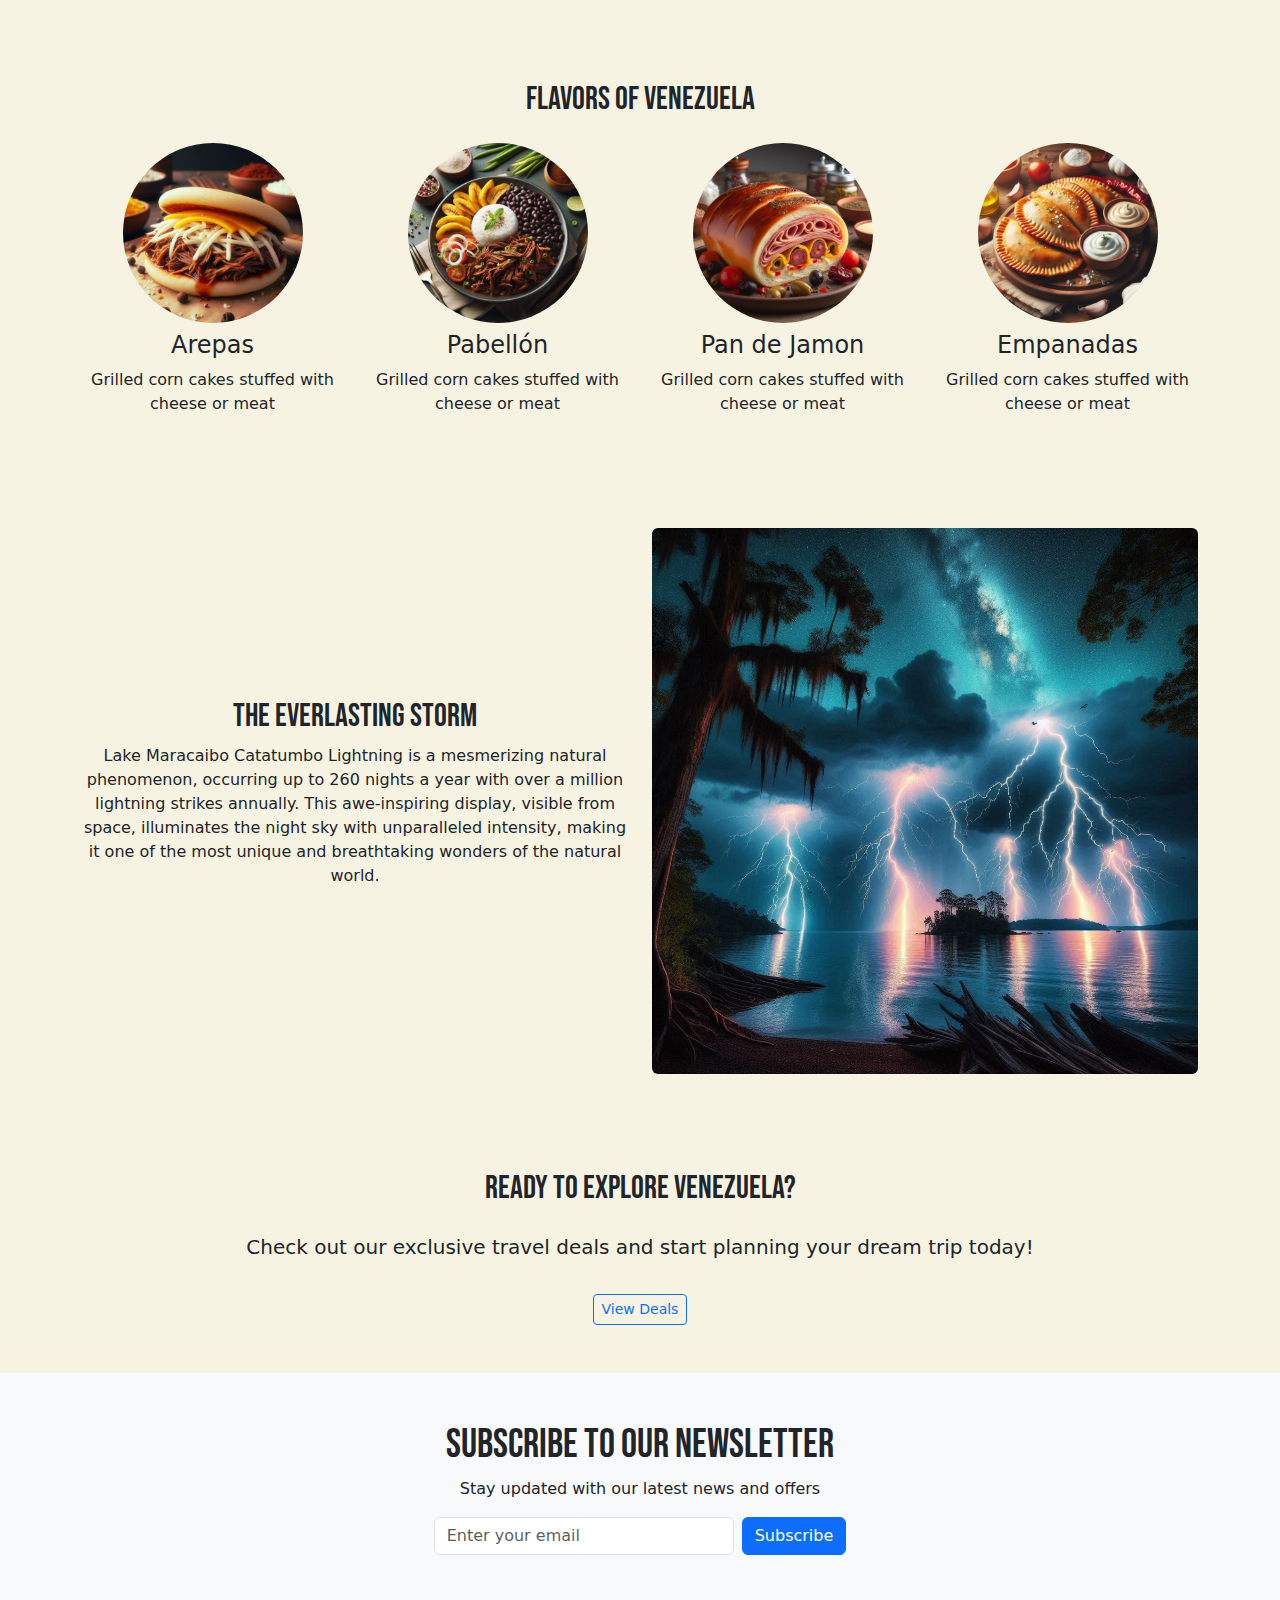
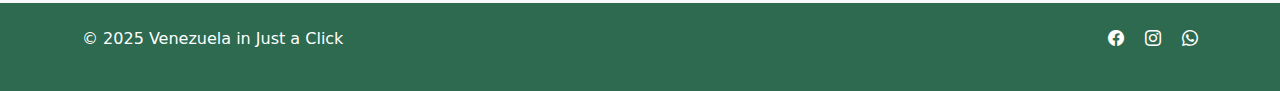
==== commit ef079869: "fixed the navbar responsive, social icons style," ====
--- a/about.html
+++ b/about.html
@@ -24,10 +24,10 @@
 </head>
 <body>
     <!-- Navbar -->
-    <nav class="navbar navbar-expand-lg navbar-dark" role="navigation" aria-label="Main navigation">
+    <nav class="navbar navbar-expand-lg fixed-top" data-bs-theme="dark">
         <div class="container">
             <a class="navbar-brand" href="#">
-                <img src="assets/images/arepa.png" alt="" width="40">
+                <img src="assets/images/arepa.png" alt="Venezuela Logo" width="40">
                 <span class="h4 ms-2">Venezuela in Just a Click</span>
             </a>
             <button class="navbar-toggler" type="button" data-bs-toggle="collapse" data-bs-target="#navbarNav">
@@ -36,7 +36,7 @@
             <div class="collapse navbar-collapse" id="navbarNav">
                 <ul class="navbar-nav ms-auto">
                     <li class="nav-item"><a class="nav-link" href="index.html">Home</a></li>
-                    <li class="nav-item"><a class="nav-link active" href="about.html">About</a></li>
+                    <li class="nav-item"><a class="nav-link active" aria-current="page" href="about.html">About</a></li>
                     <li class="nav-item"><a class="nav-link" href="deals.html">Deals</a></li>
                     <li class="nav-item"><a class="nav-link" href="safety.html">Safety</a></li>
                     <li class="nav-item"><a class="nav-link" href="contact.html">Contact</a></li>
@@ -100,7 +100,7 @@
                     </div>
                     <div class="col-md-3 text-center">
                         <img src="assets/images/food-4-empanads.jpg" alt="Arepa" class="img-fluid rounded-circle mb-2" width="180">
-                        <h4>Empanads</h4>
+                        <h4>Empanadas</h4>
                         <p>Grilled corn cakes stuffed with cheese or meat</p>
                     </div>
                 </div>
--- a/assets/css/styles.css
+++ b/assets/css/styles.css
@@ -1,3 +1,5 @@
+@import url('https://fonts.googleapis.com/css2?family=Bebas+Neue&family=Open+Sans:wght@400;700&family=Pacifico&display=swap');
+
 :root {
     --ocean-blue: #0077b6;
     --lush-green: #2d6a4f;
@@ -8,8 +10,7 @@
 
 /* Override Bootstrap Colors */
 .navbar {
-    background-color: var(--ocean-blue) !important;
-    
+    background-color: var(--ocean-blue) !important; 
 }
 
 /* Adjust Navbar Brand Padding */
@@ -64,7 +65,6 @@
     justify-content: center;
     align-items: center;
     color: white;
-    text-shadow: 2px 2px 4px rgba(0, 0, 0, 0.7);
 }
 
 /* Gastronomy Section */
@@ -139,16 +139,17 @@
     color: white;
 }
 
-@media (min-width: 768px) {
-    .col-md-6 {
-        flex: 1 0 auto !important; /* Allow the column to grow and shrink */
-        width: 100%; /* Remove the fixed width */
-    }
-}
-
-/* Responsive Adjustments */
+/* === ESTILOS BASE (MOBILE FIRST) === */
+/* (Se aplican a todos los dispositivos menores de 768px) */
+body {
+    font-size: 14px;
+    /* Tus estilos móviles aquí */
+  }
+  
+  /* === TABLETS (PORTRAIT) === */
+  
+  /* Responsive Adjustments */
 @media (max-width: 768px) {
-    
     .py-5 {
         padding-top: 2rem !important;
         padding-bottom: 2rem !important;
@@ -166,4 +167,81 @@
         font-size: 0.85rem;
         padding: 0.5rem 1rem;
     }
-}+
+    #container-deals {
+        display: flex;
+        flex-direction: column;
+        align-items: center;
+        padding: 0 4rem;
+    }
+}
+@media (max-width: 992px) {
+    .py-5 {
+        padding-top: 2rem !important;
+        padding-bottom: 2rem !important;
+    }
+
+    .card-title {
+        font-size: 1rem;
+    }
+
+    .card-text {
+        font-size: 0.9rem;
+    }
+
+    .btn {
+        font-size: 0.85rem;
+        padding: 0.5rem 1rem;
+    }
+
+    #container-deals {
+        display: flex;
+        flex-direction: column;
+        align-items: center;
+        padding: 0 4rem;
+    }
+}
+@media (min-width: 576px) {
+    .barra{
+        max-width: 100%;
+    } 
+    .hero-section{
+        height: 60vh;
+    }
+    .btn {
+        font-size: 0.93rem;
+
+    }
+    .mt-5{
+        margin-top: 1rem !important;
+    }
+
+    .footer .row>* {
+        width: 50%;
+    }
+}
+
+.social-icons a {
+    display: inline-block; /* Ensures icons stay in line */
+}
+
+  /* === LAPTOPS PEQUEÑAS Y TABLETS LANDSCAPE === */
+  @media (min-width: 992px) {
+    body {
+      font-size: 16px;
+    }
+    /* Ajustes para pantallas medianas */
+  }
+  
+  /* === DESKTOPS Y LAPTOPS GRANDES === */
+  @media (min-width: 1200px) {
+    /* Estilos para pantallas grandes */
+  }
+  
+  /* === PANTALLAS EXTRA GRANDES (HD+) === */
+  @media (min-width: 1400px) {
+    body {
+      font-size: 17px;
+    }
+    /* Ajustes para monitores grandes */
+  }